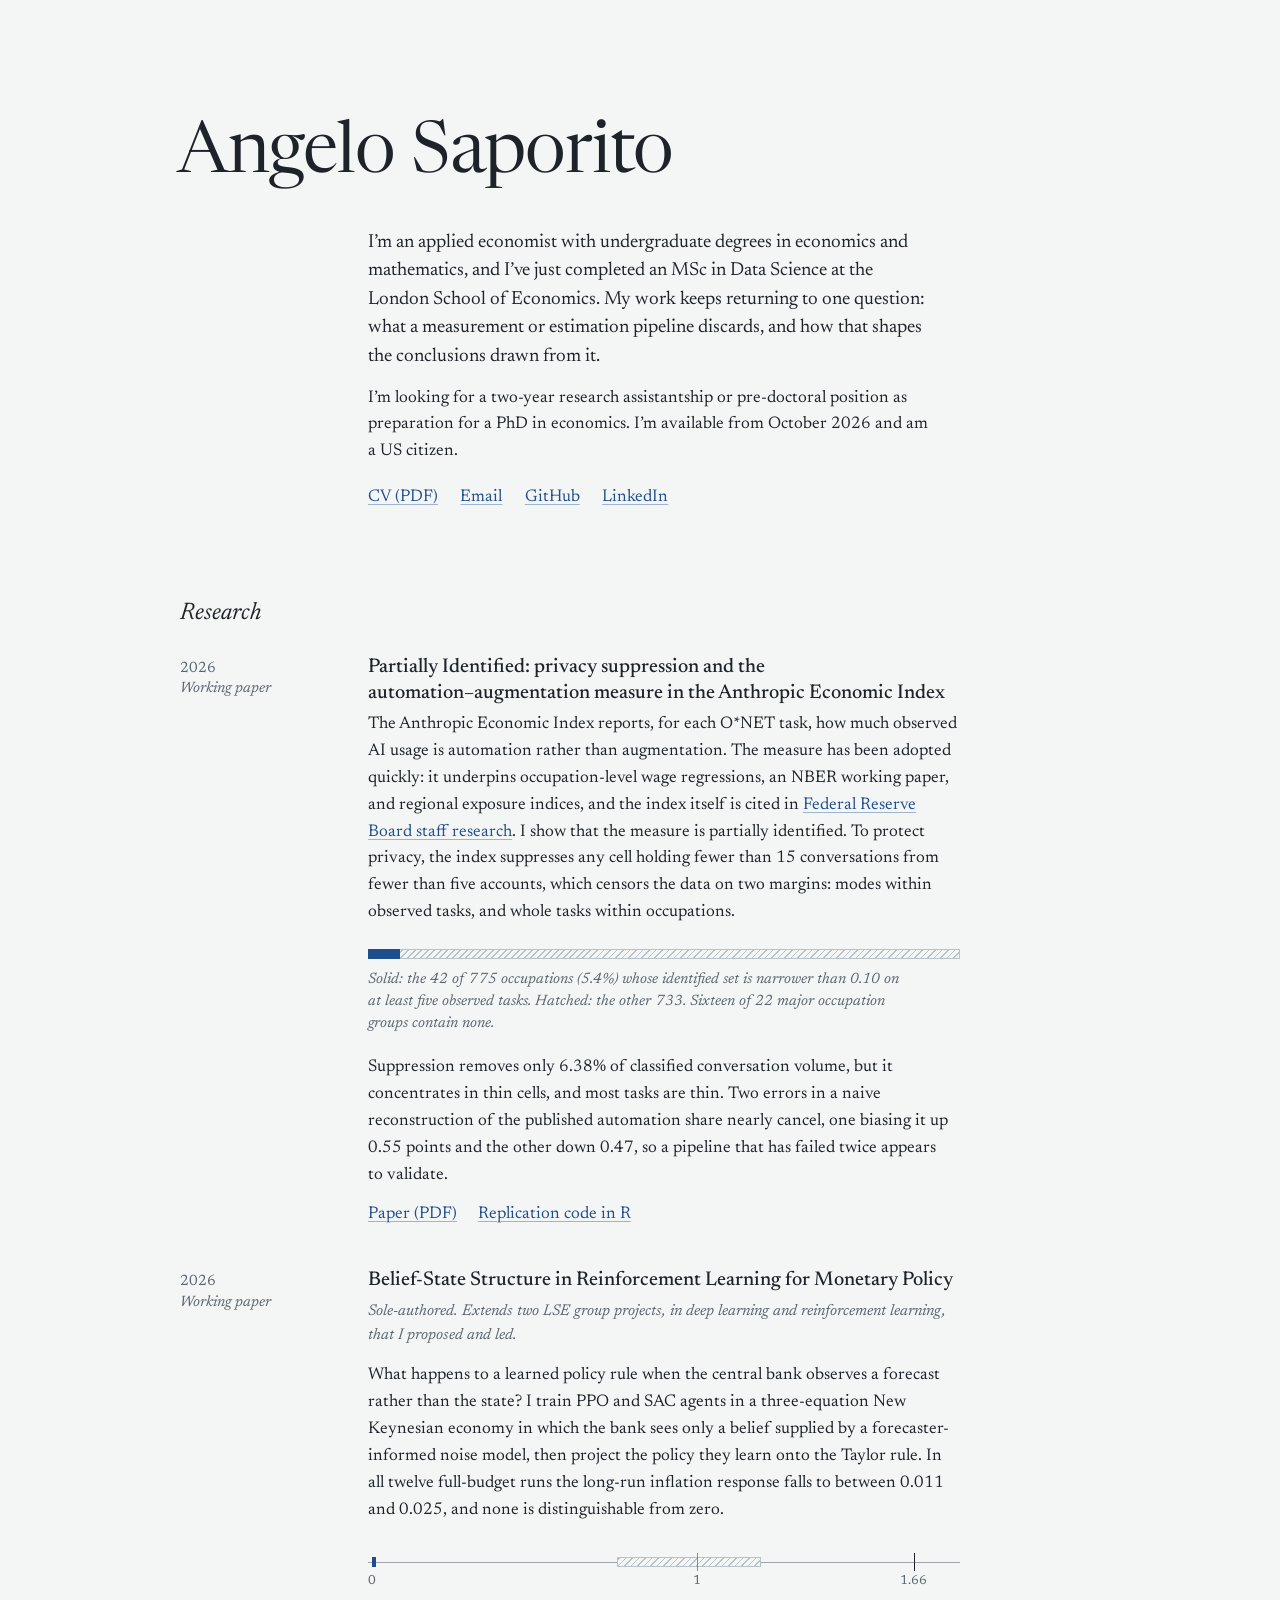
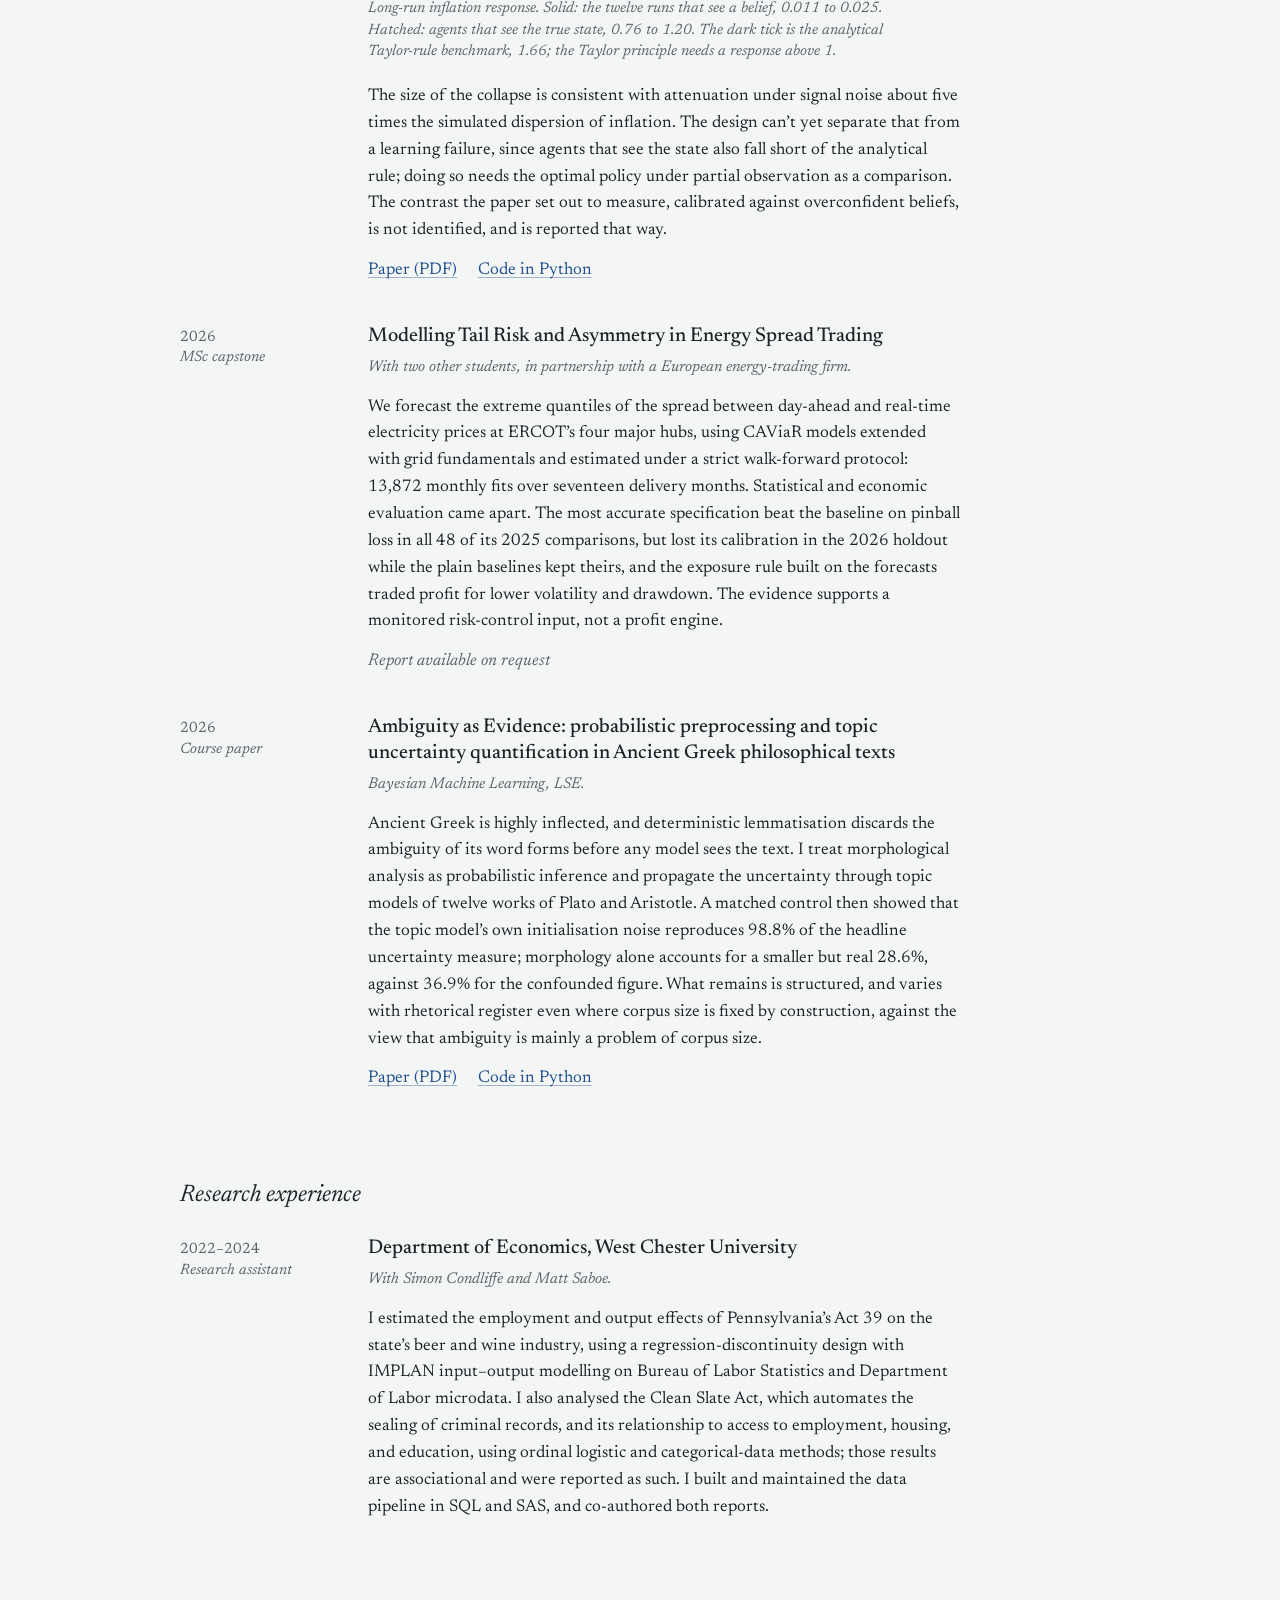
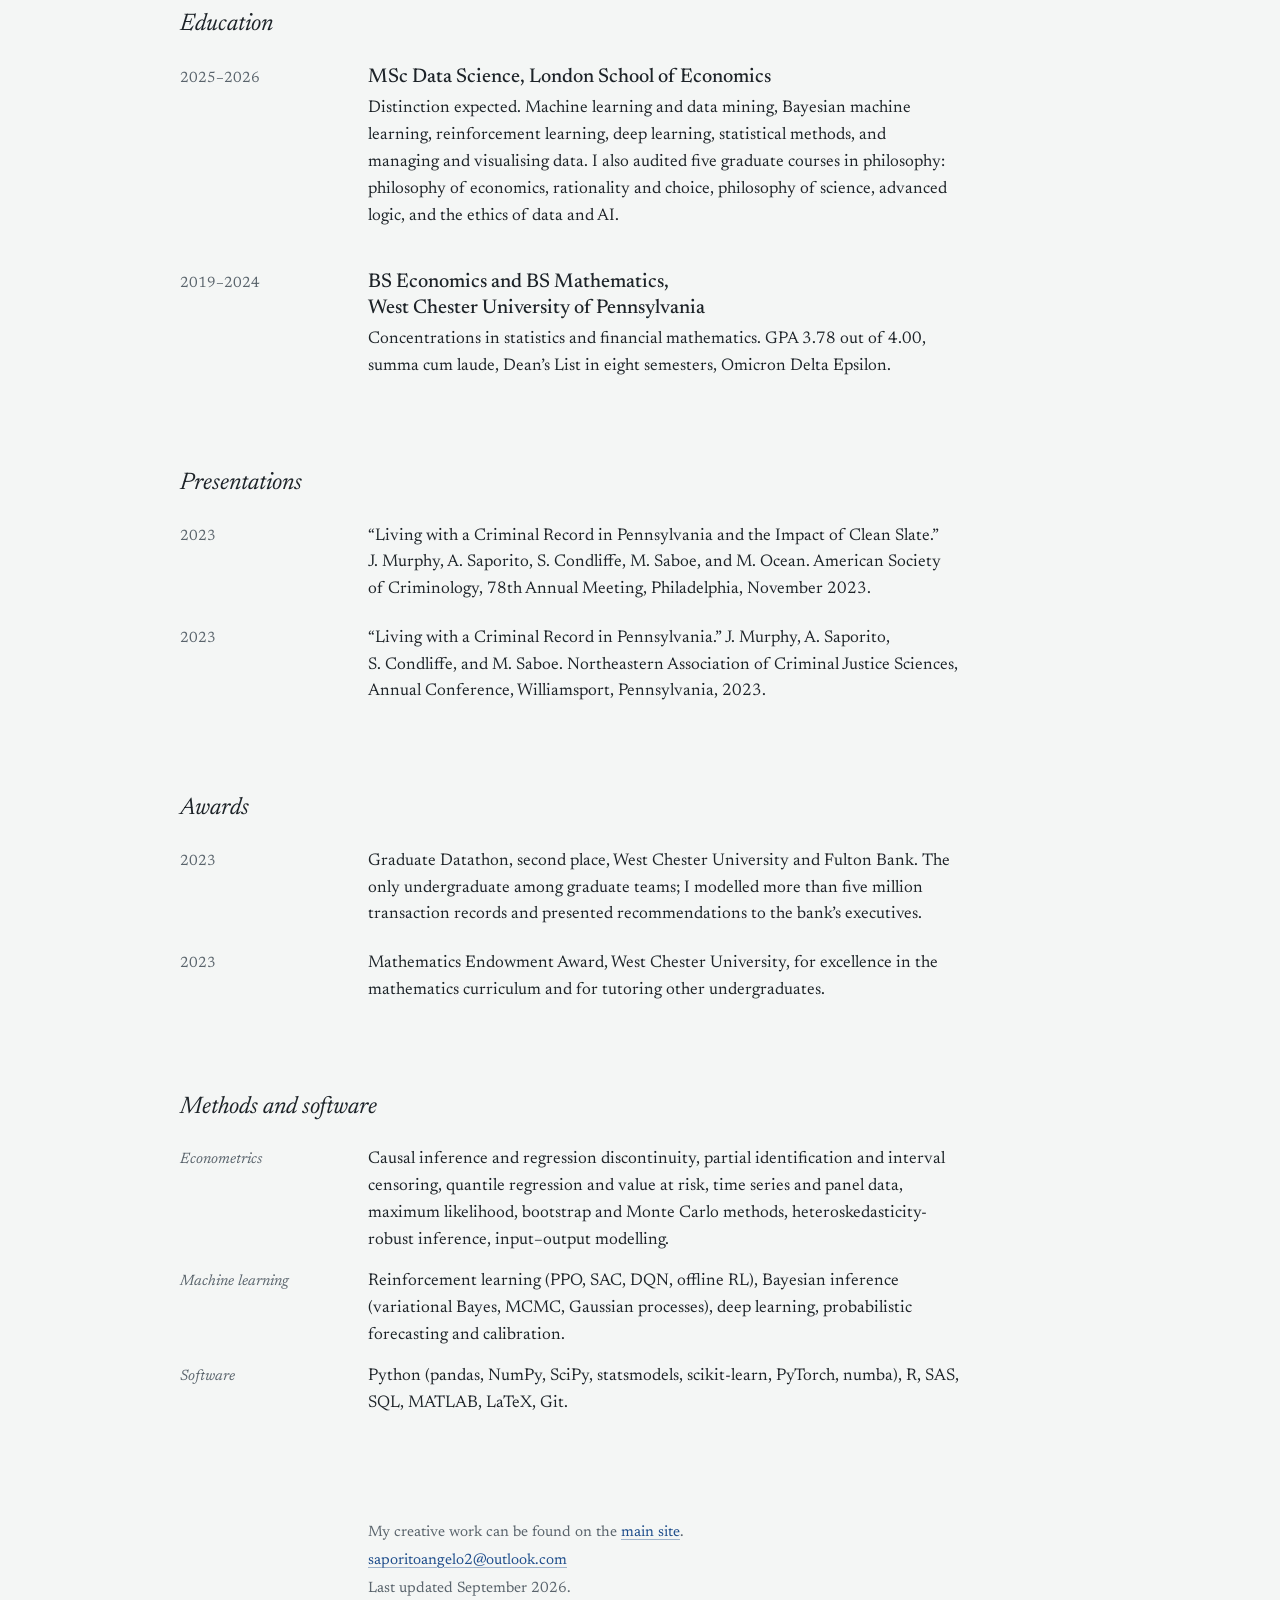
==== research/index.html @ 51051902 "First version of site" ====
<!doctype html>
<html lang="en-GB">
<head>
<meta charset="utf-8">
<meta name="viewport" content="width=device-width, initial-scale=1">
<meta name="color-scheme" content="light">
<meta name="theme-color" content="#F4F6F5">
<title>Angelo Saporito | Research</title>
<meta name="description" content="Applied economist with an MSc in Data Science from the LSE, working on what measurement and estimation pipelines discard. Papers, code, and CV.">
<link rel="canonical" href="https://angelo-saporito24.github.io/research/">
<meta property="og:type" content="profile">
<meta property="og:title" content="Angelo Saporito | Research">
<meta property="og:description" content="Applied economist with an MSc in Data Science from the LSE, working on what measurement and estimation pipelines discard.">
<meta property="og:url" content="https://angelo-saporito24.github.io/research/">
<link rel="icon" href="data:image/svg+xml,%3Csvg xmlns='http://www.w3.org/2000/svg' viewBox='0 0 32 32'%3E%3Crect width='32' height='32' rx='7' fill='%23F4F6F5'/%3E%3Crect x='5.5' y='12.5' width='21' height='7' fill='none' stroke='%239AA6AD' stroke-width='1.5'/%3E%3Crect x='5.5' y='12.5' width='6' height='7' fill='%231F4E8C'/%3E%3C/svg%3E">

<!-- Newsreader (SIL Open Font License), served from the site's shared fonts folder -->
<link rel="preload" href="../fonts/newsreader-normal.woff2" as="font" type="font/woff2" crossorigin>
<style id="fonts">
@font-face{font-family:"Newsreader";font-style:normal;font-weight:350 550;font-display:swap;src:url("../fonts/newsreader-normal.woff2") format("woff2");}
@font-face{font-family:"Newsreader";font-style:italic;font-weight:350 550;font-display:swap;src:url("../fonts/newsreader-italic.woff2") format("woff2");}
</style>

<style>
/* ------------------------------------------------------------------
   Tokens
   ------------------------------------------------------------------ */
:root {
  --paper: #F4F6F5;     /* cool paper */
  --ink: #1D2328;       /* text */
  --graphite: #5A646C;  /* dates, captions, secondary text */
  --hatch: #B8C2C8;     /* hatching: what the data can't pin down */
  --blue: #1F4E8C;      /* ink blue: links, and what the data does pin down */

  --spine: 9.5rem;      /* left column for dates and labels */
  --gap: 2.25rem;
  --measure: 37rem;     /* text column, about 70 characters */

  --hatching: repeating-linear-gradient(-45deg, var(--hatch) 0 1.2px, transparent 1.2px 4.6px);
}

*, *::before, *::after { box-sizing: border-box; }

html { -webkit-text-size-adjust: 100%; text-size-adjust: 100%; }

body {
  margin: 0;
  background: var(--paper);
  color: var(--ink);
  font-family: "Newsreader", "Iowan Old Style", "Palatino Linotype", Palatino, "Book Antiqua", Georgia, serif;
  font-size: 1.0625rem;
  line-height: 1.58;
  font-optical-sizing: auto;
  font-kerning: normal;
}

p { margin: 0; text-wrap: pretty; }
p + p { margin-top: 0.85em; }

a {
  color: var(--blue);
  text-decoration-line: underline;
  text-decoration-thickness: 1px;
  text-underline-offset: 0.2em;
  text-decoration-color: color-mix(in srgb, var(--blue) 40%, transparent);
  transition: text-decoration-color 120ms ease;
}
a:hover { text-decoration-color: currentColor; }
a:focus-visible {
  outline: 2px solid var(--blue);
  outline-offset: 3px;
  border-radius: 1px;
  text-decoration-color: currentColor;
}

::selection { background: color-mix(in srgb, var(--blue) 18%, transparent); }

.skip-link {
  position: absolute;
  left: 1rem;
  top: -4rem;
  padding: 0.5rem 0.8rem;
  background: var(--ink);
  color: var(--paper);
  text-decoration: none;
  z-index: 2;
}
.skip-link:focus { top: 1rem; }

/* ------------------------------------------------------------------
   Frame: a left spine for dates and labels, a text column for the rest
   ------------------------------------------------------------------ */
.page {
  max-width: calc(var(--spine) + var(--gap) + var(--measure));
  margin-left: clamp(1.25rem, calc((100vw - 48.75rem) * 0.36), 20rem);
  margin-right: 1.25rem;
  padding-top: clamp(3.5rem, 10vw, 7.5rem);
  padding-bottom: clamp(3rem, 7vw, 5rem);
}

.masthead,
.entry,
.terms > div,
.colophon {
  display: grid;
  grid-template-columns: var(--spine) minmax(0, 1fr);
  column-gap: var(--gap);
}

/* ------------------------------------------------------------------
   Masthead
   ------------------------------------------------------------------ */
.masthead > * { grid-column: 2; }
.masthead > h1 { grid-column: 1 / -1; }

h1 {
  margin: 0 0 clamp(1.5rem, 3.2vw, 2.4rem) -0.04em;
  font-size: clamp(2.6rem, 3.6vw + 1.6rem, 4.6rem);
  font-weight: 370;
  line-height: 0.98;
  letter-spacing: -0.015em;
  text-wrap: balance;
}

.masthead p { max-width: 35rem; }
.lead { font-size: 1.1875rem; line-height: 1.5; }

.links {
  display: flex;
  flex-wrap: wrap;
  gap: 0.3rem 1.4rem;
  margin: 1.15rem 0 0;
  padding: 0;
  list-style: none;
}

/* ------------------------------------------------------------------
   Sections and entries
   ------------------------------------------------------------------ */
.section { margin-top: clamp(3.75rem, 8vw, 5.5rem); }

.section > h2 {
  margin: 0 0 1.6rem -0.02em;
  font-size: 1.5rem;
  font-weight: 400;
  font-style: italic;
  line-height: 1.2;
}

.entry { align-items: baseline; }
.entry + .entry { margin-top: 2.4rem; }
.section.compact .entry + .entry { margin-top: 1.35rem; }

.entry-meta {
  color: var(--graphite);
  font-size: 0.9375rem;
  line-height: 1.35;
  font-variant-numeric: tabular-nums;
}
.entry-meta .year,
.entry-meta .kind { display: block; }
.entry-meta .kind { font-style: italic; }

.entry-title {
  margin: 0 0 0.4rem;
  font-size: 1.25rem;
  font-weight: 500;
  line-height: 1.3;
  text-wrap: balance;
}

.entry-note {
  margin-bottom: 0.7rem;
  color: var(--graphite);
  font-size: 0.96875rem;
  font-style: italic;
}

.entry-links {
  display: flex;
  flex-wrap: wrap;
  gap: 0.25rem 1.3rem;
  margin-top: 0.8rem;
}
.nowrap { white-space: nowrap; }
.entry-links .muted { color: var(--graphite); font-style: italic; }

/* ------------------------------------------------------------------
   Figures: solid is what the data pins down, hatched is what it doesn't
   ------------------------------------------------------------------ */
.figure { margin: 1.4rem 0 1.3rem; }

.bar {
  position: relative;
  height: 0.625rem;
  background-image: var(--hatching);
  box-shadow: inset 0 0 0 1px var(--hatch);
}
.bar .solid {
  position: absolute;
  inset: 0 auto 0 0;
  width: calc(var(--share) * 100%);
  background: var(--blue);
}

.scale { position: relative; height: 2.6rem; --mid: 0.95rem; }
.scale > span { position: absolute; }
.scale .track {
  left: 0;
  right: 0;
  top: var(--mid);
  height: 1px;
  background: color-mix(in srgb, var(--graphite) 55%, transparent);
}
.scale .band {
  top: calc(var(--mid) - 0.3125rem);
  height: 0.625rem;
  left: calc(var(--from) / var(--max) * 100%);
  width: calc((var(--to) - var(--from)) / var(--max) * 100%);
}
.scale .band.hatched {
  background-color: var(--paper);
  background-image: var(--hatching);
  box-shadow: inset 0 0 0 1px var(--hatch);
}
.scale .band.solid { background: var(--blue); min-width: 3px; }
.scale .tick {
  top: calc(var(--mid) - 0.55rem);
  height: 1.1rem;
  width: 1px;
  left: calc(var(--at) / var(--max) * 100%);
  background: var(--ink);
}
.scale .tick.faint { background: color-mix(in srgb, var(--graphite) 70%, transparent); }
.scale .label {
  top: calc(var(--mid) + 0.75rem);
  left: calc(var(--at) / var(--max) * 100%);
  transform: translateX(-50%);
  color: var(--graphite);
  font-size: 0.8125rem;
  line-height: 1;
  font-variant-numeric: tabular-nums;
}
.scale .label.start { transform: none; }

figcaption {
  max-width: 34rem;
  margin-top: 0.6rem;
  color: var(--graphite);
  font-size: 0.9375rem;
  font-style: italic;
  line-height: 1.45;
  text-wrap: pretty;
}

/* ------------------------------------------------------------------
   Methods list and colophon
   ------------------------------------------------------------------ */
.terms { margin: 0; }
.terms > div { align-items: baseline; }
.terms > div + div { margin-top: 0.9rem; }
.terms dt {
  color: var(--graphite);
  font-size: 0.9375rem;
  font-style: italic;
  line-height: 1.35;
}
.terms dd { margin: 0; }

.colophon {
  margin-top: clamp(4rem, 9vw, 6.5rem);
  color: var(--graphite);
  font-size: 0.9375rem;
  line-height: 1.5;
}
.colophon > div { grid-column: 2; }
.colophon p + p { margin-top: 0.35rem; }

/* ------------------------------------------------------------------
   Narrow screens: the spine folds into a line above each entry
   ------------------------------------------------------------------ */
@media (max-width: 46rem) {
  .page { margin-left: 1.25rem; }

  .masthead,
  .entry,
  .terms > div,
  .colophon { display: block; }

  .lead { font-size: 1.125rem; }

  .entry-meta {
    display: flex;
    flex-wrap: wrap;
    column-gap: 0.3em;
    margin-bottom: 0.3rem;
  }
  .entry-meta .kind { order: -1; }
  .entry-meta .kind::after { content: ","; }

  .terms dt { margin-bottom: 0.15rem; }
}

@media (prefers-reduced-motion: reduce) {
  a { transition: none; }
}

@media print {
  :root { --paper: #fff; --ink: #000; --graphite: #444; }
  @page { margin: 16mm 16mm 18mm; }
  body { font-size: 10.5pt; line-height: 1.45; }
  .page { margin: 0; padding: 0; max-width: none; }
  .skip-link { display: none; }
  .section { margin-top: 1.75rem; }
  a { color: inherit; text-decoration: none; }
  .links a[href^="http"]::after,
  .entry-links a[href^="http"]::after {
    content: " (" attr(href) ")";
    color: #444;
    font-size: 0.85em;
    word-break: break-all;
  }
  .section > h2, .entry-title { break-after: avoid; }
  .figure, .terms > div, .section.compact .entry { break-inside: avoid; }
  .bar, .scale span { -webkit-print-color-adjust: exact; print-color-adjust: exact; }
}
</style>
</head>

<body>
<a class="skip-link" href="#research">Skip to research</a>

<div class="page">

  <header class="masthead">
    <h1>Angelo Saporito</h1>
    <p class="lead">I’m an applied economist with undergraduate degrees in economics and mathematics, and I’ve just completed an MSc in Data Science at the London School of Economics. My work keeps returning to one question: what a measurement or estimation pipeline discards, and how that shapes the conclusions drawn from it.</p>
    <p>I’m looking for a two-year research assistantship or pre-doctoral position as preparation for a PhD in economics. I’m available from October 2026 and am a US citizen.</p>
    <ul class="links">
      <li><a href="saporito-cv.pdf">CV (PDF)</a></li>
      <li><a href="mailto:saporitoangelo2&#64;outlook&#46;com">Email</a></li>
      <li><a href="https://github.com/angelo-saporito24">GitHub</a></li>
      <li><a href="https://www.linkedin.com/in/angelo-saporito">LinkedIn</a></li>
    </ul>
  </header>

  <main>

    <section class="section" id="research" aria-labelledby="h-research">
      <h2 id="h-research">Research</h2>

      <article class="entry">
        <div class="entry-meta"><span class="year">2026</span> <span class="kind">Working paper</span></div>
        <div class="entry-body">
          <h3 class="entry-title">Partially Identified: privacy suppression and the <span class="nowrap">automation–augmentation</span> measure in the Anthropic Economic Index</h3>
          <p>The Anthropic Economic Index reports, for each O*NET task, how much observed AI usage is automation rather than augmentation. The measure has been adopted quickly: it underpins occupation-level wage regressions, an NBER working paper, and regional exposure indices, and the index itself is cited in <a href="https://www.federalreserve.gov/econres/notes/feds-notes/the-ai-buildout-and-the-economy-publicly-available-data-to-assess-ais-impact-20260717.html">Federal Reserve Board staff research</a>. I show that the measure is partially identified. To protect privacy, the index suppresses any cell holding fewer than 15 conversations from fewer than five accounts, which censors the data on two margins: modes within observed tasks, and whole tasks within occupations.</p>
          <figure class="figure">
            <div class="bar" aria-hidden="true"><span class="solid" style="--share: 0.0542"></span></div>
            <figcaption>Solid: the 42 of 775 occupations (5.4%) whose identified set is narrower than 0.10 on at least five observed tasks. Hatched: the other 733. Sixteen of 22 major occupation groups contain none.</figcaption>
          </figure>
          <p>Suppression removes only 6.38% of classified conversation volume, but it concentrates in thin cells, and most tasks are thin. Two errors in a naive reconstruction of the published automation share nearly cancel, one biasing it up 0.55 points and the other down 0.47, so a pipeline that has failed twice appears to validate.</p>
          <p class="entry-links">
            <a href="papers/partially-identified.pdf">Paper (PDF)</a>
            <a href="https://github.com/angelo-saporito24/Partially-Identified">Replication code in R</a>
          </p>
        </div>
      </article>

      <article class="entry">
        <div class="entry-meta"><span class="year">2026</span> <span class="kind">Working paper</span></div>
        <div class="entry-body">
          <h3 class="entry-title">Belief-State Structure in Reinforcement Learning for Monetary Policy</h3>
          <p class="entry-note">Sole-authored. Extends two LSE group projects, in deep learning and reinforcement learning, that I proposed and led.</p>
          <p>What happens to a learned policy rule when the central bank observes a forecast rather than the state? I train PPO and SAC agents in a three-equation New Keynesian economy in which the bank sees only a belief supplied by a forecaster-informed noise model, then project the policy they learn onto the Taylor rule. In all twelve full-budget runs the long-run inflation response falls to between 0.011 and 0.025, and none is distinguishable from zero.</p>
          <figure class="figure">
            <div class="scale" aria-hidden="true" style="--max: 1.8">
              <span class="track"></span>
              <span class="band hatched" style="--from: 0.756; --to: 1.196"></span>
              <span class="band solid" style="--from: 0.011; --to: 0.025"></span>
              <span class="tick faint" style="--at: 1"></span>
              <span class="tick" style="--at: 1.66"></span>
              <span class="label start" style="--at: 0">0</span>
              <span class="label" style="--at: 1">1</span>
              <span class="label" style="--at: 1.66">1.66</span>
            </div>
            <figcaption>Long-run inflation response. Solid: the twelve runs that see a belief, 0.011 to 0.025. Hatched: agents that see the true state, 0.76 to 1.20. The dark tick is the analytical Taylor-rule benchmark, 1.66; the Taylor principle needs a response above 1.</figcaption>
          </figure>
          <p>The size of the collapse is consistent with attenuation under signal noise about five times the simulated dispersion of inflation. The design can’t yet separate that from a learning failure, since agents that see the state also fall short of the analytical rule; doing so needs the optimal policy under partial observation as a comparison. The contrast the paper set out to measure, calibrated against overconfident beliefs, is not identified, and is reported that way.</p>
          <p class="entry-links">
            <a href="papers/belief-state-rl-monetary-policy.pdf">Paper (PDF)</a>
            <a href="https://github.com/angelo-saporito24/Macro-forecasting">Code in Python</a>
          </p>
        </div>
      </article>

      <article class="entry">
        <div class="entry-meta"><span class="year">2026</span> <span class="kind">MSc capstone</span></div>
        <div class="entry-body">
          <h3 class="entry-title">Modelling Tail Risk and Asymmetry in Energy Spread Trading</h3>
          <p class="entry-note">With two other students, in partnership with a European energy-trading firm.</p>
          <p>We forecast the extreme quantiles of the spread between day-ahead and real-time electricity prices at ERCOT’s four major hubs, using CAViaR models extended with grid fundamentals and estimated under a strict walk-forward protocol: 13,872 monthly fits over seventeen delivery months. Statistical and economic evaluation came apart. The most accurate specification beat the baseline on pinball loss in all 48 of its 2025 comparisons, but lost its calibration in the 2026 holdout while the plain baselines kept theirs, and the exposure rule built on the forecasts traded profit for lower volatility and drawdown. The evidence supports a monitored risk-control input, not a profit engine.</p>
          <p class="entry-links"><span class="muted">Report available on request</span></p>
        </div>
      </article>

      <article class="entry">
        <div class="entry-meta"><span class="year">2026</span> <span class="kind">Course paper</span></div>
        <div class="entry-body">
          <h3 class="entry-title">Ambiguity as Evidence: probabilistic preprocessing and topic uncertainty quantification in Ancient Greek philosophical texts</h3>
          <p class="entry-note">Bayesian Machine Learning, LSE.</p>
          <p>Ancient Greek is highly inflected, and deterministic lemmatisation discards the ambiguity of its word forms before any model sees the text. I treat morphological analysis as probabilistic inference and propagate the uncertainty through topic models of twelve works of Plato and Aristotle. A matched control then showed that the topic model’s own initialisation noise reproduces 98.8% of the headline uncertainty measure; morphology alone accounts for a smaller but real 28.6%, against 36.9% for the confounded figure. What remains is structured, and varies with rhetorical register even where corpus size is fixed by construction, against the view that ambiguity is mainly a problem of corpus size.</p>
          <p class="entry-links">
            <a href="papers/ambiguity-as-evidence.pdf">Paper (PDF)</a>
            <a href="https://github.com/angelo-saporito24/ST451_project">Code in Python</a>
          </p>
        </div>
      </article>
    </section>

    <section class="section" aria-labelledby="h-experience">
      <h2 id="h-experience">Research experience</h2>

      <article class="entry">
        <div class="entry-meta"><span class="year">2022–2024</span> <span class="kind">Research assistant</span></div>
        <div class="entry-body">
          <h3 class="entry-title">Department of Economics, West Chester University</h3>
          <p class="entry-note">With Simon Condliffe and Matt Saboe.</p>
          <p>I estimated the employment and output effects of Pennsylvania’s Act 39 on the state’s beer and wine industry, using a regression-discontinuity design with IMPLAN input–output modelling on Bureau of Labor Statistics and Department of Labor microdata. I also analysed the Clean Slate Act, which automates the sealing of criminal records, and its relationship to access to employment, housing, and education, using ordinal logistic and categorical-data methods; those results are associational and were reported as such. I built and maintained the data pipeline in SQL and SAS, and co-authored both reports.</p>
        </div>
      </article>
    </section>

    <section class="section" aria-labelledby="h-education">
      <h2 id="h-education">Education</h2>

      <article class="entry">
        <div class="entry-meta"><span class="year">2025–2026</span></div>
        <div class="entry-body">
          <h3 class="entry-title">MSc Data Science, London School of Economics</h3>
          <p>Distinction expected. Machine learning and data mining, Bayesian machine learning, reinforcement learning, deep learning, statistical methods, and managing and visualising data. I also audited five graduate courses in philosophy: philosophy of economics, rationality and choice, philosophy of science, advanced logic, and the ethics of data and AI.</p>
        </div>
      </article>

      <article class="entry">
        <div class="entry-meta"><span class="year">2019–2024</span></div>
        <div class="entry-body">
          <h3 class="entry-title">BS Economics and BS Mathematics, West Chester University of Pennsylvania</h3>
          <p>Concentrations in statistics and financial mathematics. GPA 3.78 out of 4.00, summa cum laude, Dean’s List in eight semesters, Omicron Delta Epsilon.</p>
        </div>
      </article>
    </section>

    <section class="section compact" aria-labelledby="h-presentations">
      <h2 id="h-presentations">Presentations</h2>

      <article class="entry">
        <div class="entry-meta"><span class="year">2023</span></div>
        <div class="entry-body">
          <p>“Living with a Criminal Record in Pennsylvania and the Impact of Clean Slate.” J.&nbsp;Murphy, A.&nbsp;Saporito, S.&nbsp;Condliffe, M.&nbsp;Saboe, and M.&nbsp;Ocean. American Society of Criminology, 78th Annual Meeting, Philadelphia, November 2023.</p>
        </div>
      </article>

      <article class="entry">
        <div class="entry-meta"><span class="year">2023</span></div>
        <div class="entry-body">
          <p>“Living with a Criminal Record in Pennsylvania.” J.&nbsp;Murphy, A.&nbsp;Saporito, S.&nbsp;Condliffe, and M.&nbsp;Saboe. Northeastern Association of Criminal Justice Sciences, Annual Conference, Williamsport, Pennsylvania, 2023.</p>
        </div>
      </article>
    </section>

    <section class="section compact" aria-labelledby="h-awards">
      <h2 id="h-awards">Awards</h2>

      <article class="entry">
        <div class="entry-meta"><span class="year">2023</span></div>
        <div class="entry-body">
          <p>Graduate Datathon, second place, West Chester University and Fulton Bank. The only undergraduate among graduate teams; I modelled more than five million transaction records and presented recommendations to the bank’s executives.</p>
        </div>
      </article>

      <article class="entry">
        <div class="entry-meta"><span class="year">2023</span></div>
        <div class="entry-body">
          <p>Mathematics Endowment Award, West Chester University, for excellence in the mathematics curriculum and for tutoring other undergraduates.</p>
        </div>
      </article>
    </section>

    <section class="section" aria-labelledby="h-methods">
      <h2 id="h-methods">Methods and software</h2>

      <dl class="terms">
        <div>
          <dt>Econometrics</dt>
          <dd>Causal inference and regression discontinuity, partial identification and interval censoring, quantile regression and value at risk, time series and panel data, maximum likelihood, bootstrap and Monte Carlo methods, heteroskedasticity-robust inference, input–output modelling.</dd>
        </div>
        <div>
          <dt>Machine learning</dt>
          <dd>Reinforcement learning (PPO, SAC, DQN, offline RL), Bayesian inference (variational Bayes, MCMC, Gaussian processes), deep learning, probabilistic forecasting and calibration.</dd>
        </div>
        <div>
          <dt>Software</dt>
          <dd>Python (pandas, NumPy, SciPy, statsmodels, scikit-learn, PyTorch, numba), R, SAS, SQL, MATLAB, LaTeX, Git.</dd>
        </div>
      </dl>
    </section>

  </main>

  <footer class="colophon">
    <div>
      <p>My creative work can be found on the <a href="../">main site</a>.</p>
      <p><a href="mailto:saporitoangelo2&#64;outlook&#46;com">saporitoangelo2&#64;outlook&#46;com</a></p>
      <p>Last updated September 2026.</p>
    </div>
  </footer>

</div>
</body>
</html>
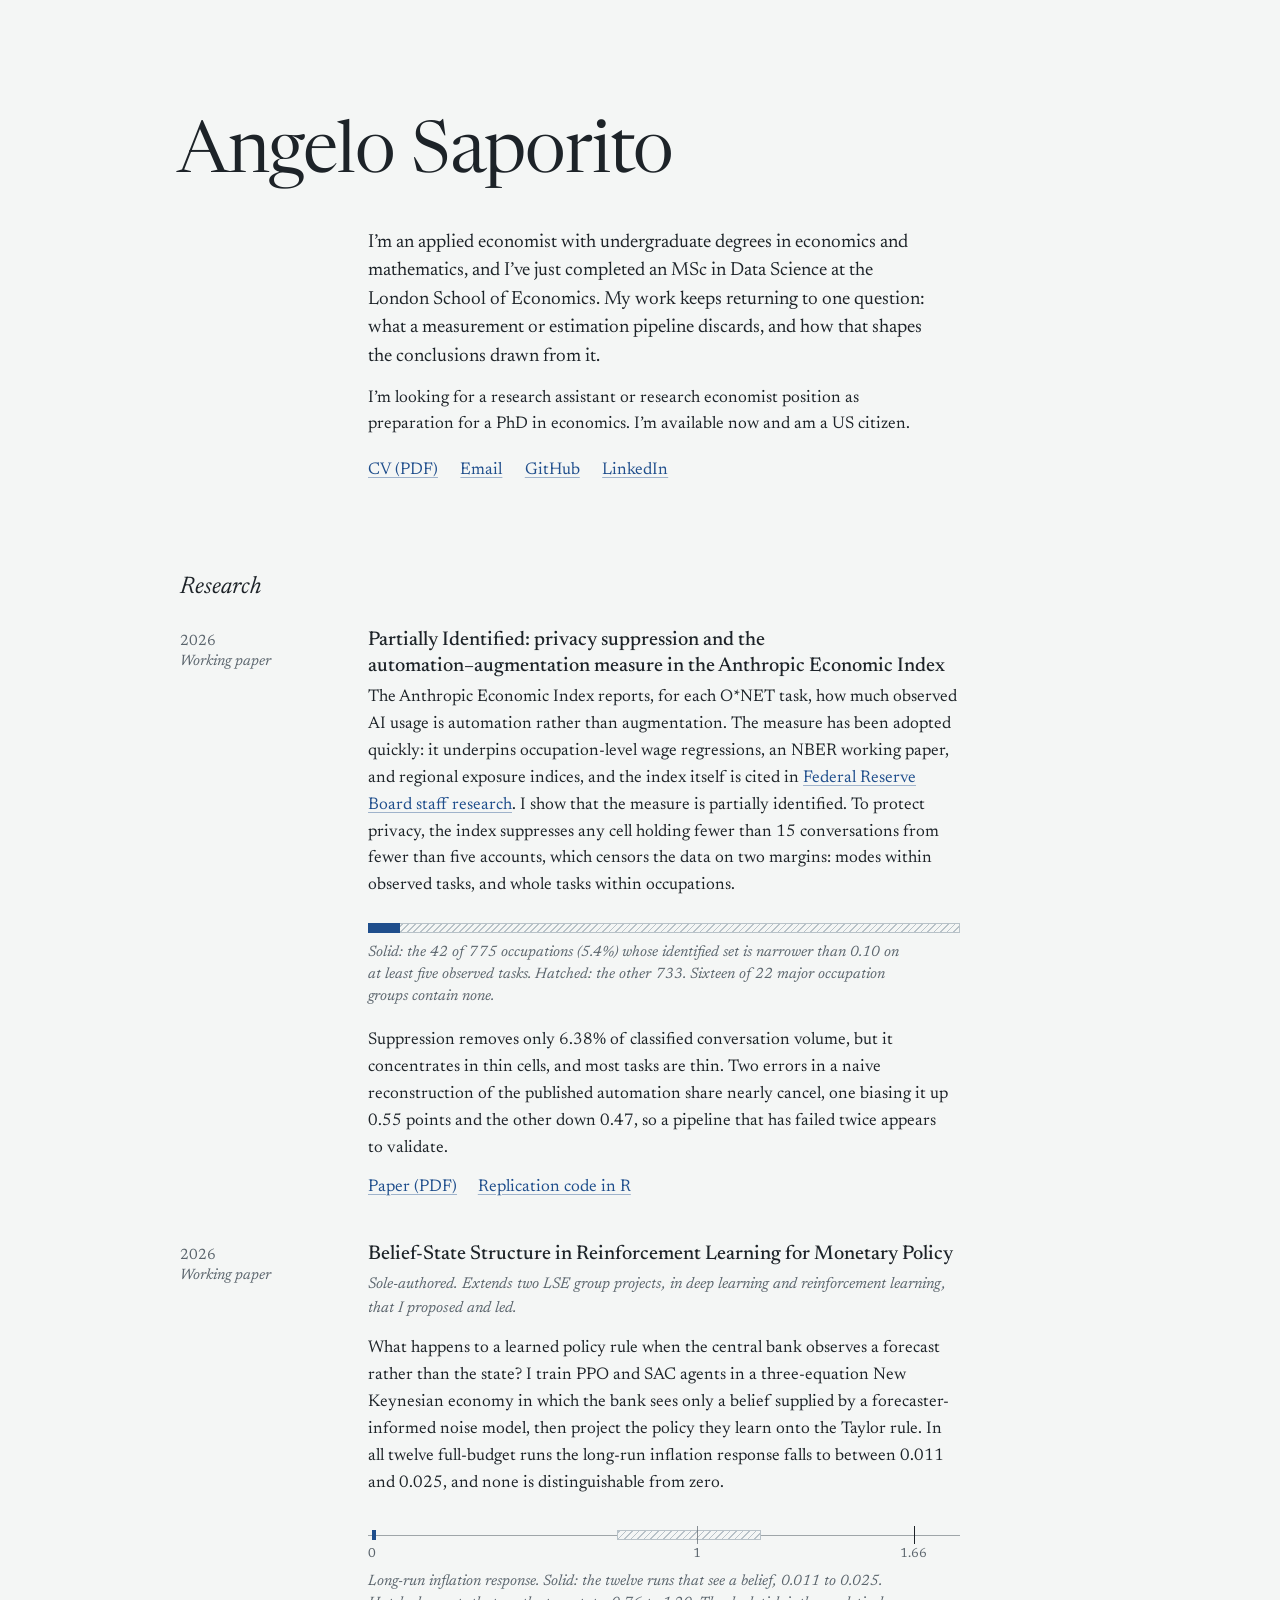
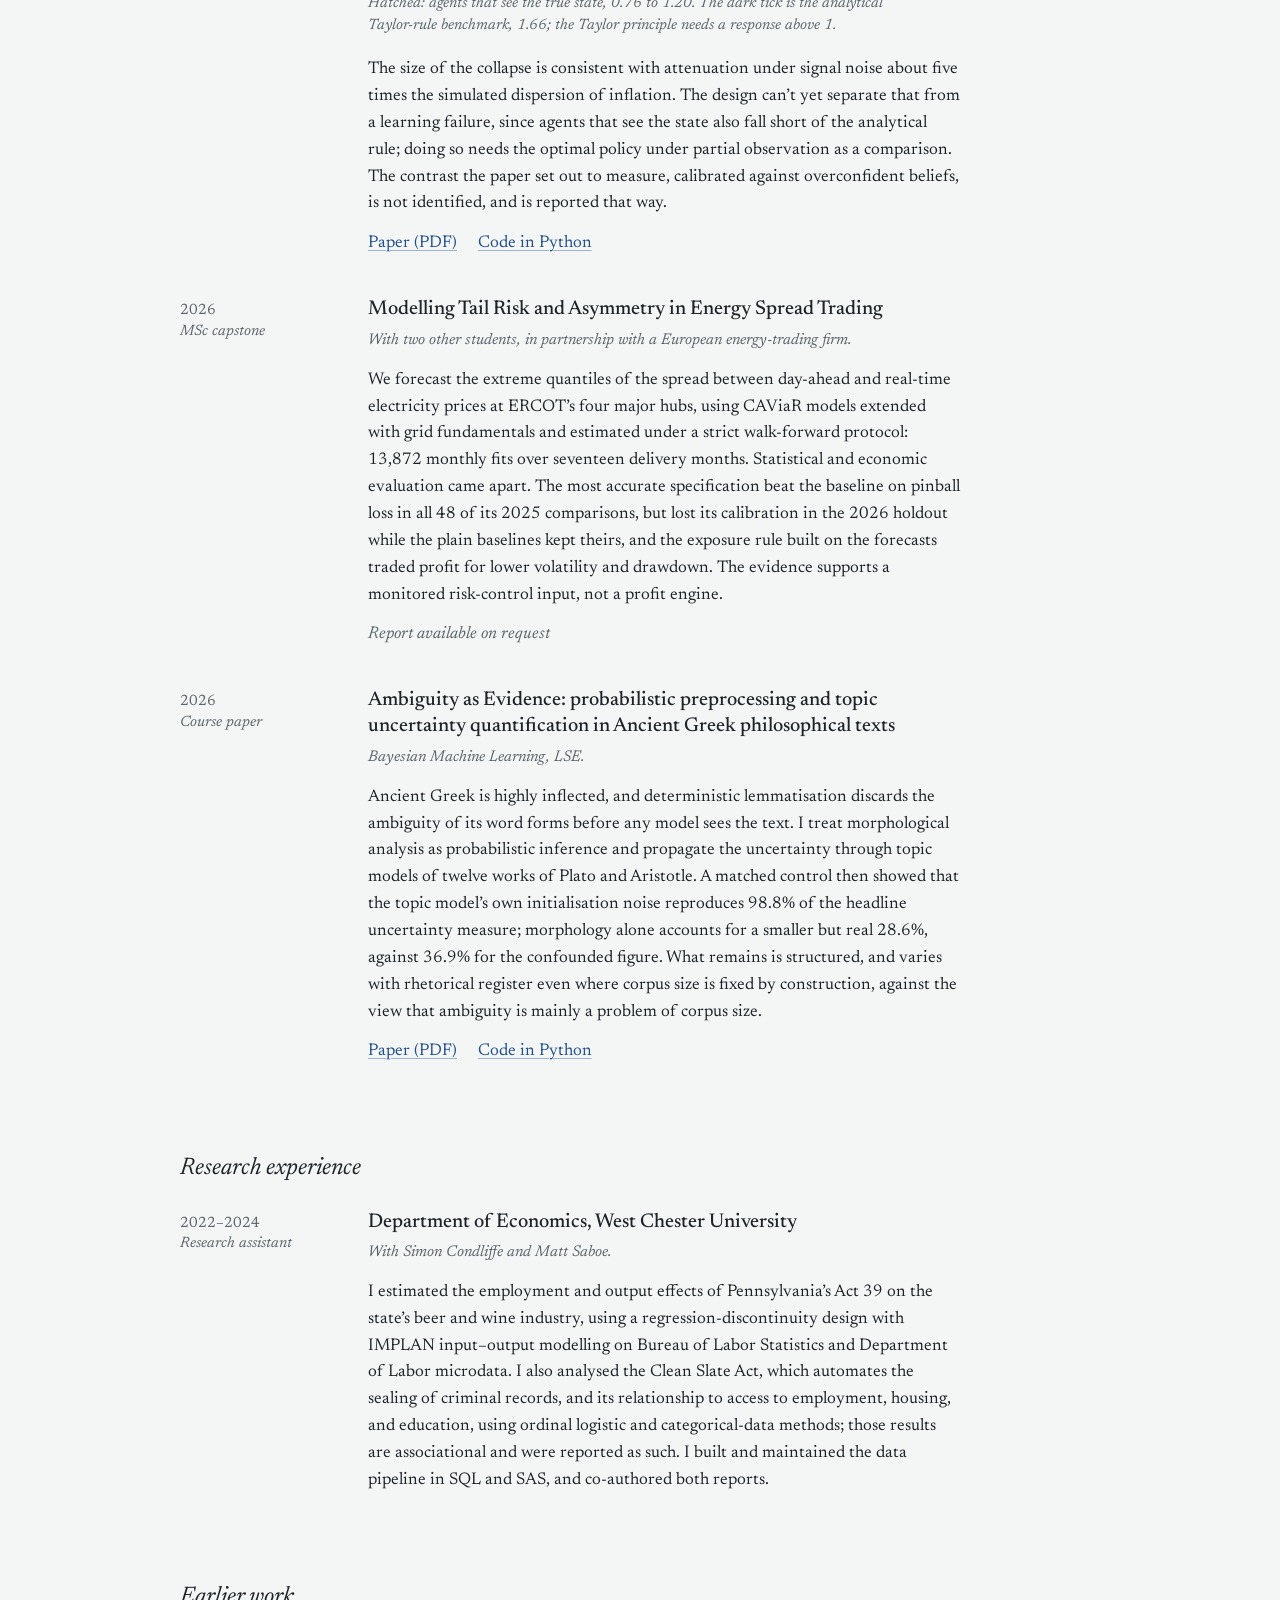
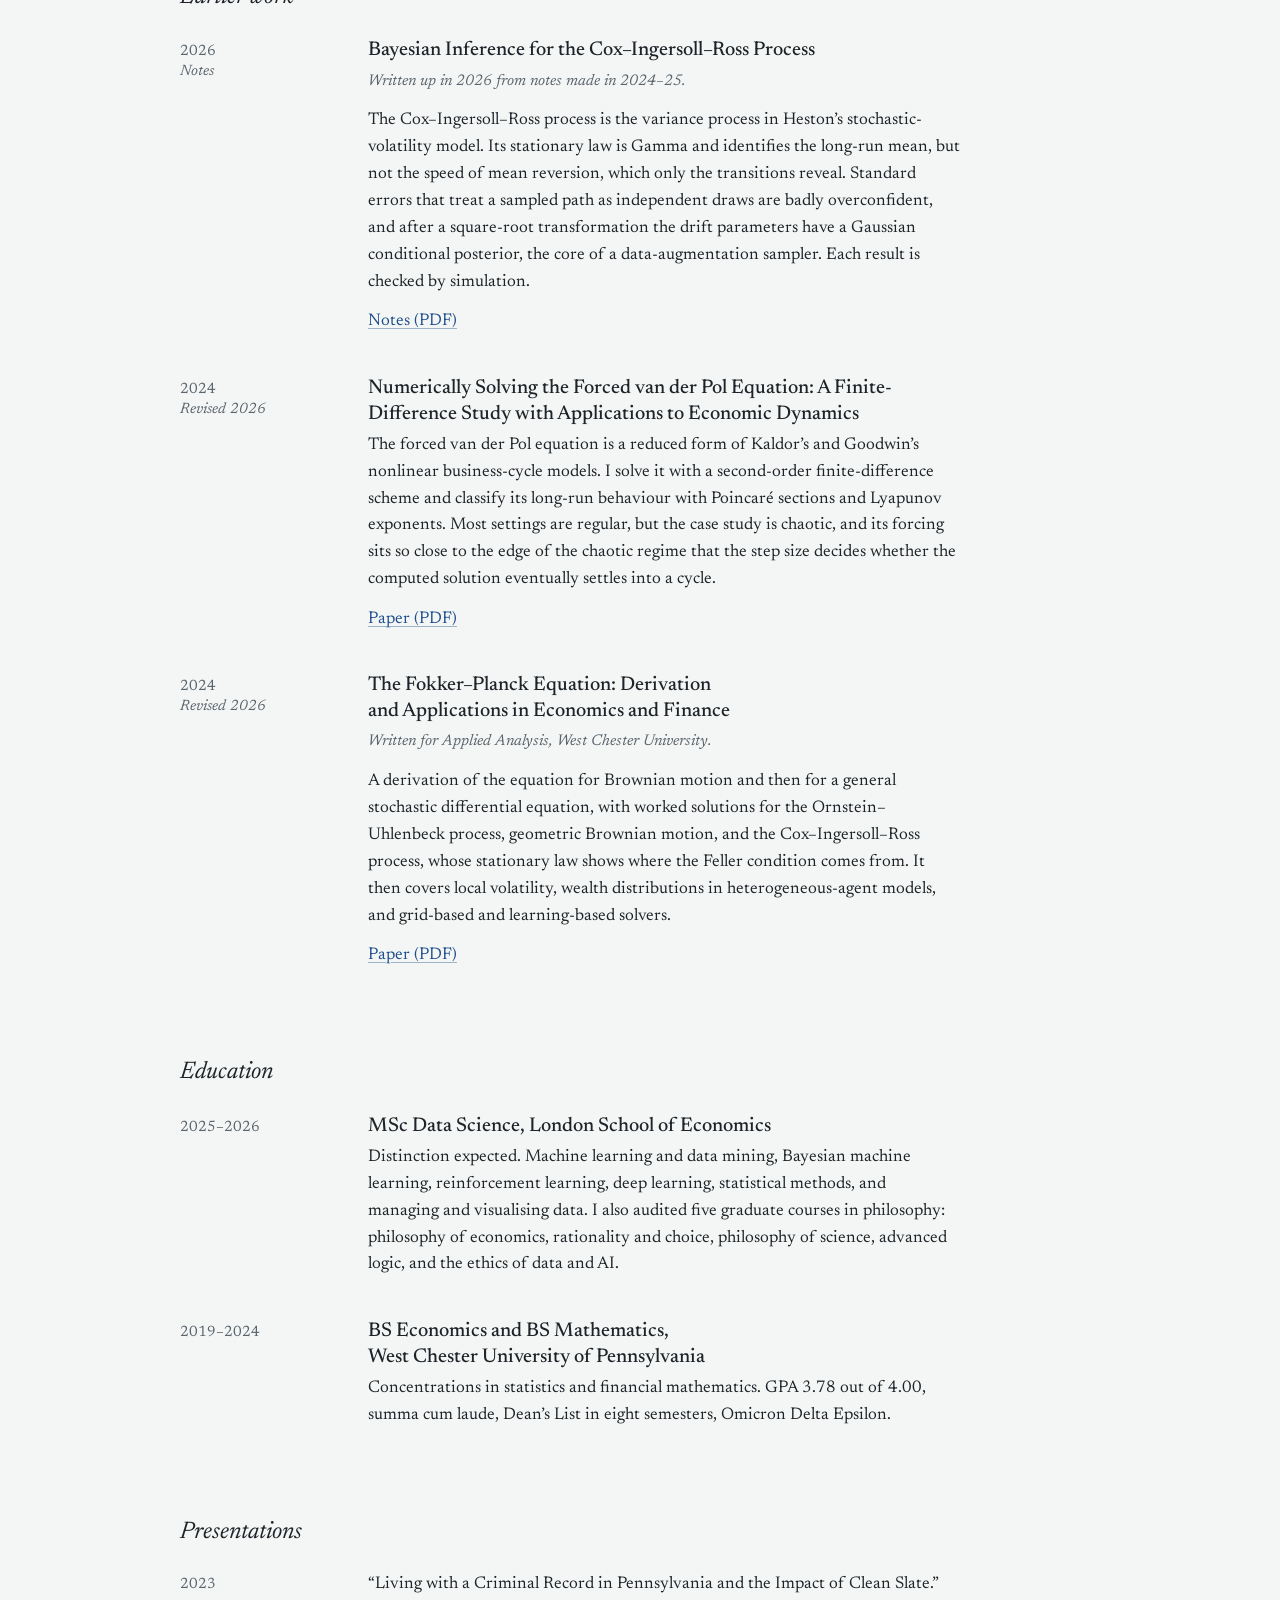
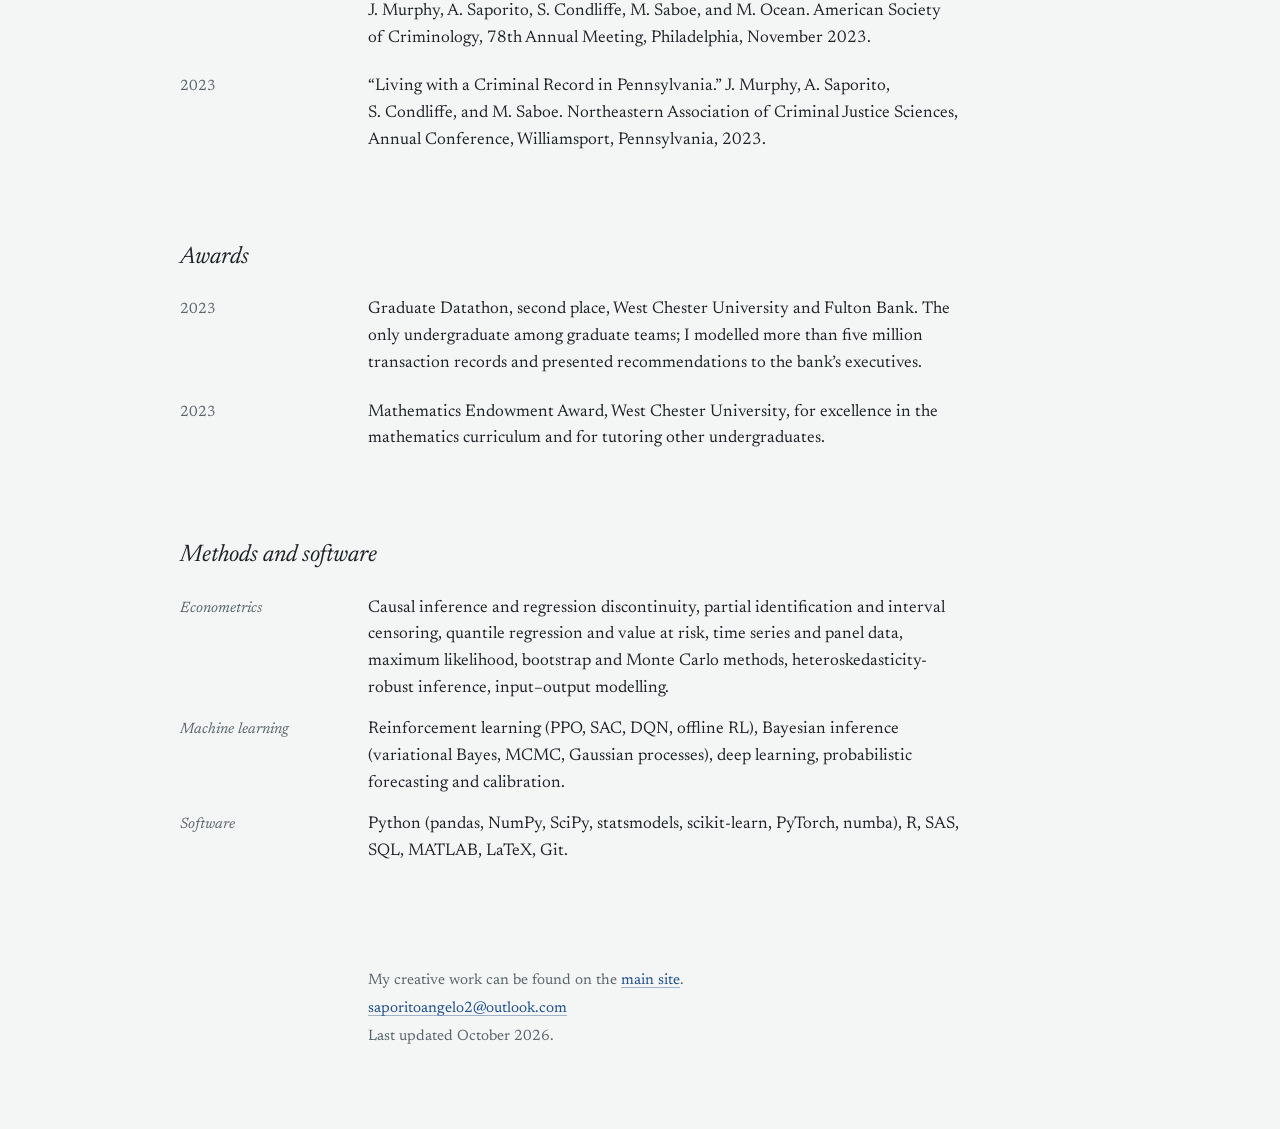
==== commit 138eb253: "Add files via upload" ====
--- a/research/index.html
+++ b/research/index.html
@@ -335,7 +335,7 @@
   <header class="masthead">
     <h1>Angelo Saporito</h1>
     <p class="lead">I’m an applied economist with undergraduate degrees in economics and mathematics, and I’ve just completed an MSc in Data Science at the London School of Economics. My work keeps returning to one question: what a measurement or estimation pipeline discards, and how that shapes the conclusions drawn from it.</p>
-    <p>I’m looking for a two-year research assistantship or pre-doctoral position as preparation for a PhD in economics. I’m available from October 2026 and am a US citizen.</p>
+    <p>I’m looking for a research assistant or research economist position as preparation for a PhD in economics. I’m available now and am a US citizen.</p>
     <ul class="links">
       <li><a href="saporito-cv.pdf">CV (PDF)</a></li>
       <li><a href="mailto:saporitoangelo2&#64;outlook&#46;com">Email</a></li>
@@ -430,6 +430,39 @@
       </article>
     </section>
 
+    <section class="section" aria-labelledby="h-earlier">
+      <h2 id="h-earlier">Earlier work</h2>
+
+      <article class="entry">
+        <div class="entry-meta"><span class="year">2026</span> <span class="kind">Notes</span></div>
+        <div class="entry-body">
+          <h3 class="entry-title">Bayesian Inference for the Cox–Ingersoll–Ross Process</h3>
+          <p class="entry-note">Written up in 2026 from notes made in 2024–25.</p>
+          <p>The Cox–Ingersoll–Ross process is the variance process in Heston’s stochastic-volatility model. Its stationary law is Gamma and identifies the long-run mean, but not the speed of mean reversion, which only the transitions reveal. Standard errors that treat a sampled path as independent draws are badly overconfident, and after a square-root transformation the drift parameters have a Gaussian conditional posterior, the core of a data-augmentation sampler. Each result is checked by simulation.</p>
+          <p class="entry-links"><a href="papers/cir-bayesian-inference.pdf">Notes (PDF)</a></p>
+        </div>
+      </article>
+
+      <article class="entry">
+        <div class="entry-meta"><span class="year">2024</span> <span class="kind">Revised 2026</span></div>
+        <div class="entry-body">
+          <h3 class="entry-title">Numerically Solving the Forced van der Pol Equation: A Finite-Difference Study with Applications to Economic Dynamics</h3>
+          <p>The forced van der Pol equation is a reduced form of Kaldor’s and Goodwin’s nonlinear business-cycle models. I solve it with a second-order finite-difference scheme and classify its long-run behaviour with Poincaré sections and Lyapunov exponents. Most settings are regular, but the case study is chaotic, and its forcing sits so close to the edge of the chaotic regime that the step size decides whether the computed solution eventually settles into a cycle.</p>
+          <p class="entry-links"><a href="papers/forced-van-der-pol.pdf">Paper (PDF)</a></p>
+        </div>
+      </article>
+
+      <article class="entry">
+        <div class="entry-meta"><span class="year">2024</span> <span class="kind">Revised 2026</span></div>
+        <div class="entry-body">
+          <h3 class="entry-title">The Fokker–Planck Equation: Derivation and Applications in Economics and Finance</h3>
+          <p class="entry-note">Written for Applied Analysis, West Chester University.</p>
+          <p>A derivation of the equation for Brownian motion and then for a general stochastic differential equation, with worked solutions for the Ornstein–Uhlenbeck process, geometric Brownian motion, and the Cox–Ingersoll–Ross process, whose stationary law shows where the Feller condition comes from. It then covers local volatility, wealth distributions in heterogeneous-agent models, and grid-based and learning-based solvers.</p>
+          <p class="entry-links"><a href="papers/fokker-planck-equation.pdf">Paper (PDF)</a></p>
+        </div>
+      </article>
+    </section>
+
     <section class="section" aria-labelledby="h-education">
       <h2 id="h-education">Education</h2>
 
@@ -511,7 +544,7 @@
     <div>
       <p>My creative work can be found on the <a href="../">main site</a>.</p>
       <p><a href="mailto:saporitoangelo2&#64;outlook&#46;com">saporitoangelo2&#64;outlook&#46;com</a></p>
-      <p>Last updated September 2026.</p>
+      <p>Last updated October 2026.</p>
     </div>
   </footer>
 
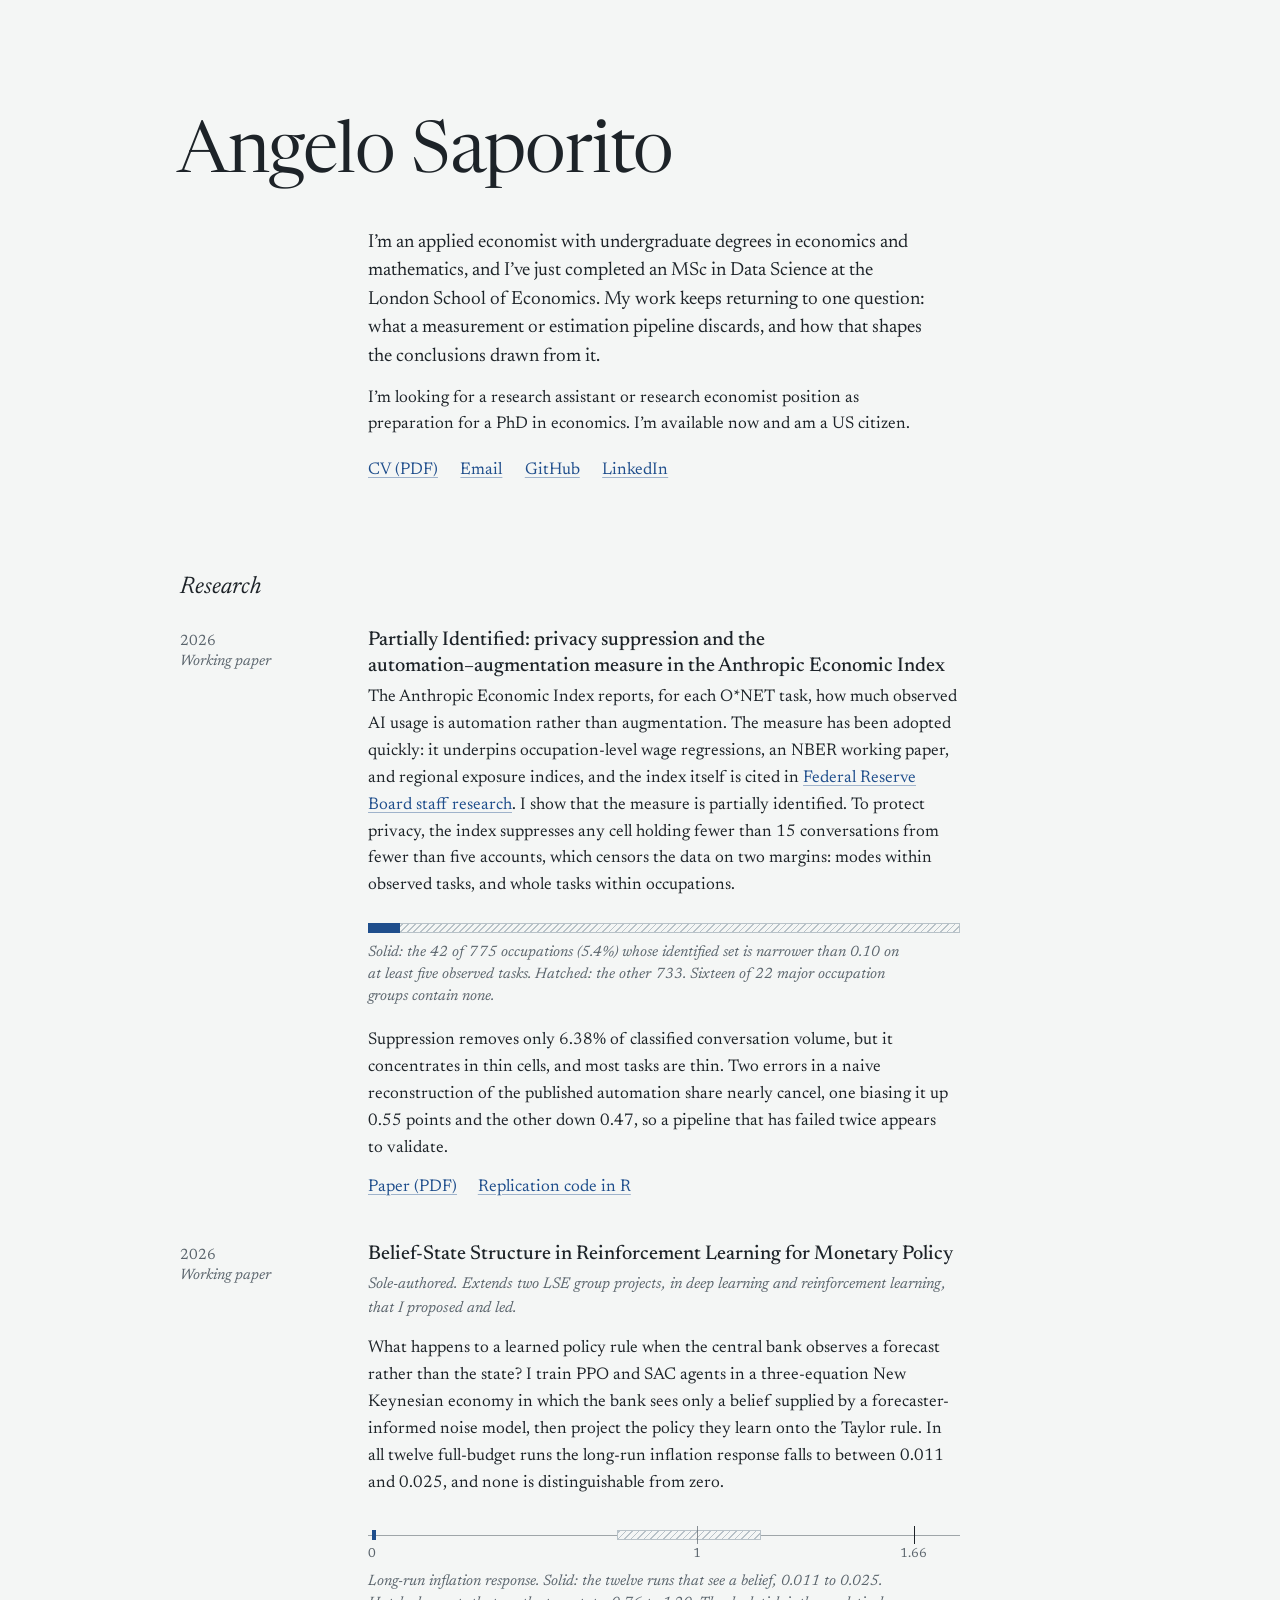
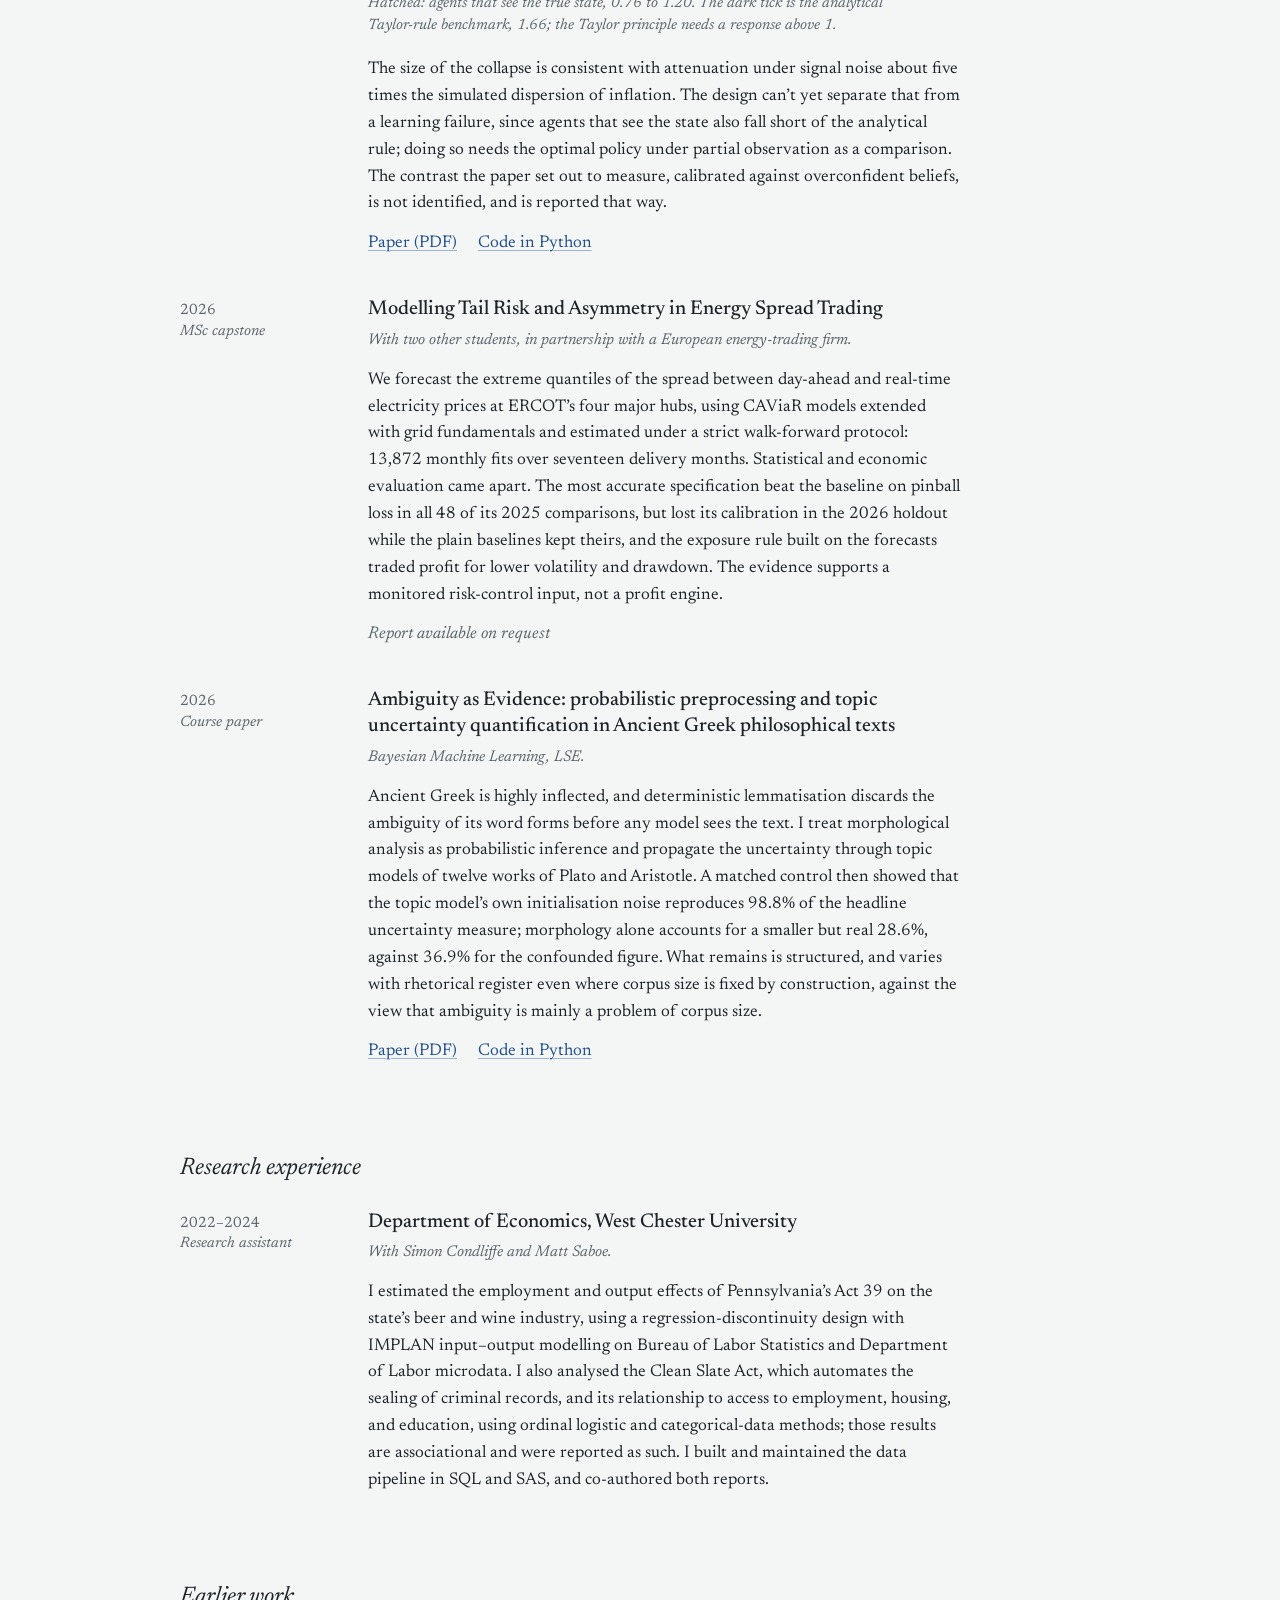
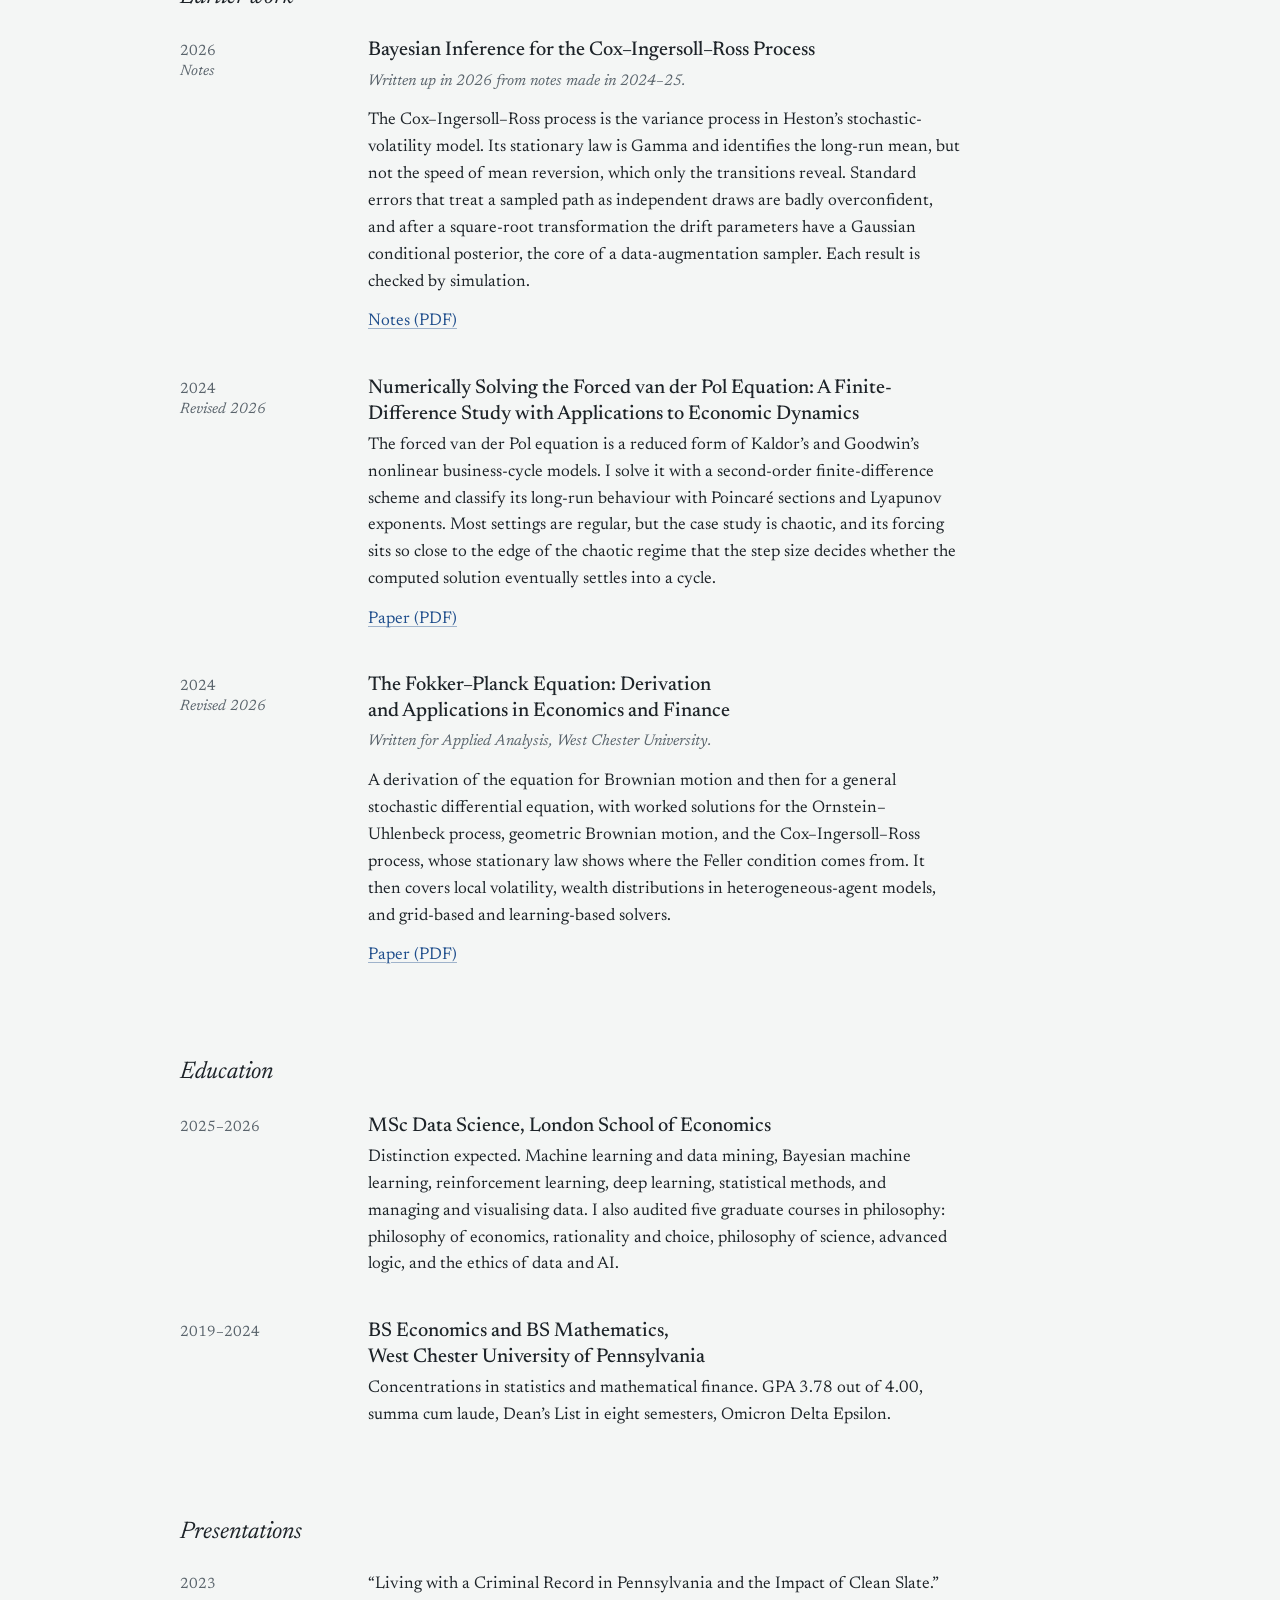
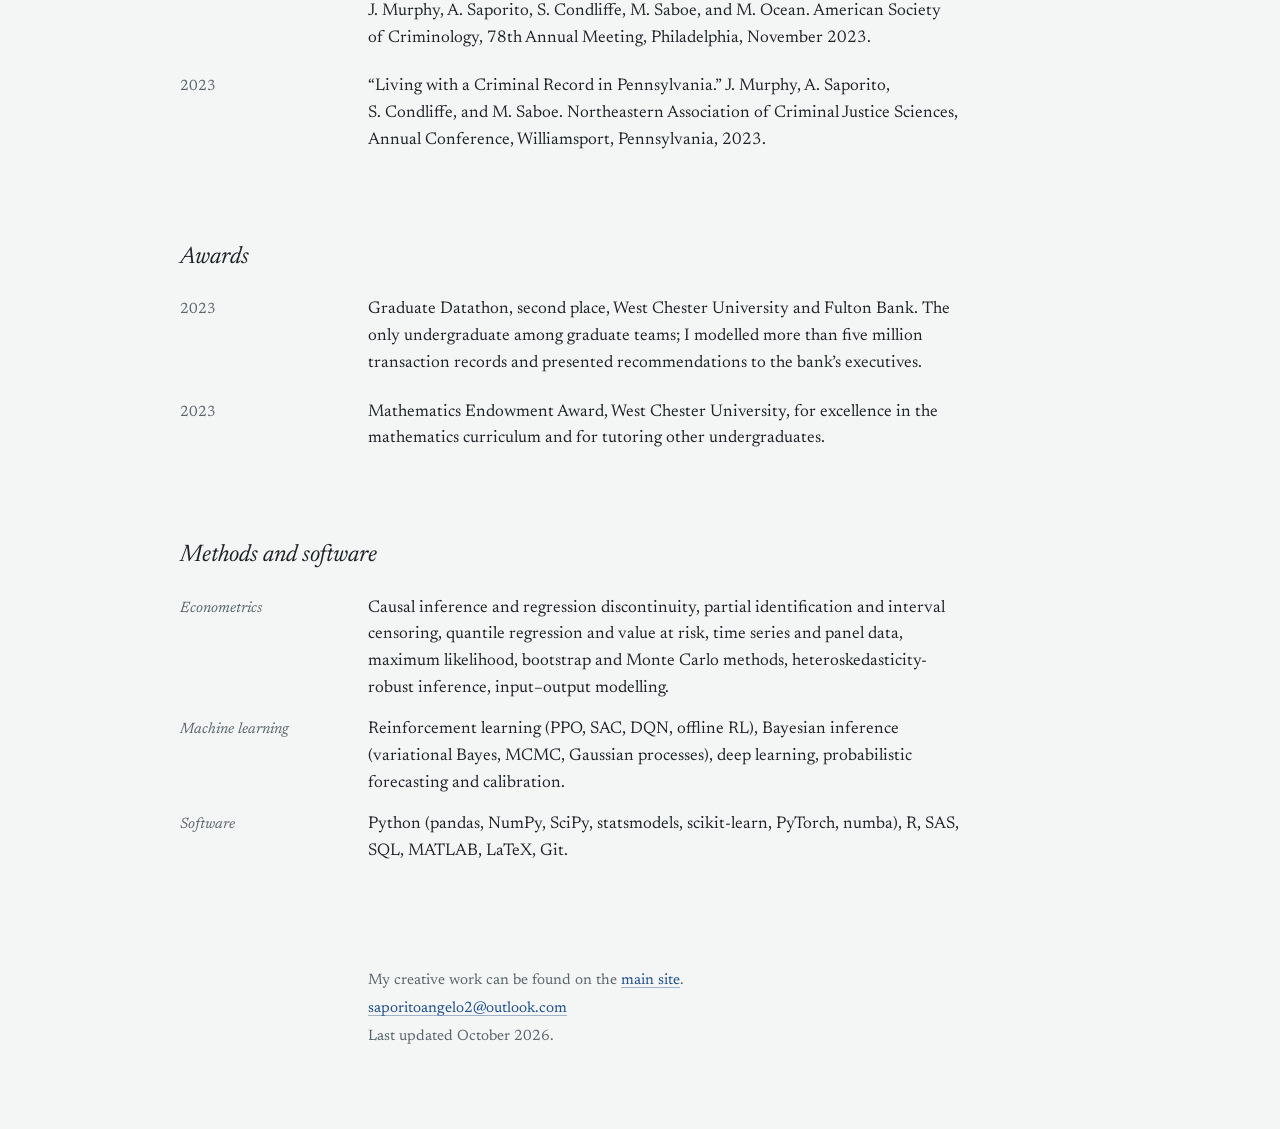
==== commit 4caaae93: "CV and corrects the concentration name" ====
--- a/research/index.html
+++ b/research/index.html
@@ -478,7 +478,7 @@
         <div class="entry-meta"><span class="year">2019–2024</span></div>
         <div class="entry-body">
           <h3 class="entry-title">BS Economics and BS Mathematics, West Chester University of Pennsylvania</h3>
-          <p>Concentrations in statistics and financial mathematics. GPA 3.78 out of 4.00, summa cum laude, Dean’s List in eight semesters, Omicron Delta Epsilon.</p>
+          <p>Concentrations in statistics and mathematical finance. GPA 3.78 out of 4.00, summa cum laude, Dean’s List in eight semesters, Omicron Delta Epsilon.</p>
         </div>
       </article>
     </section>
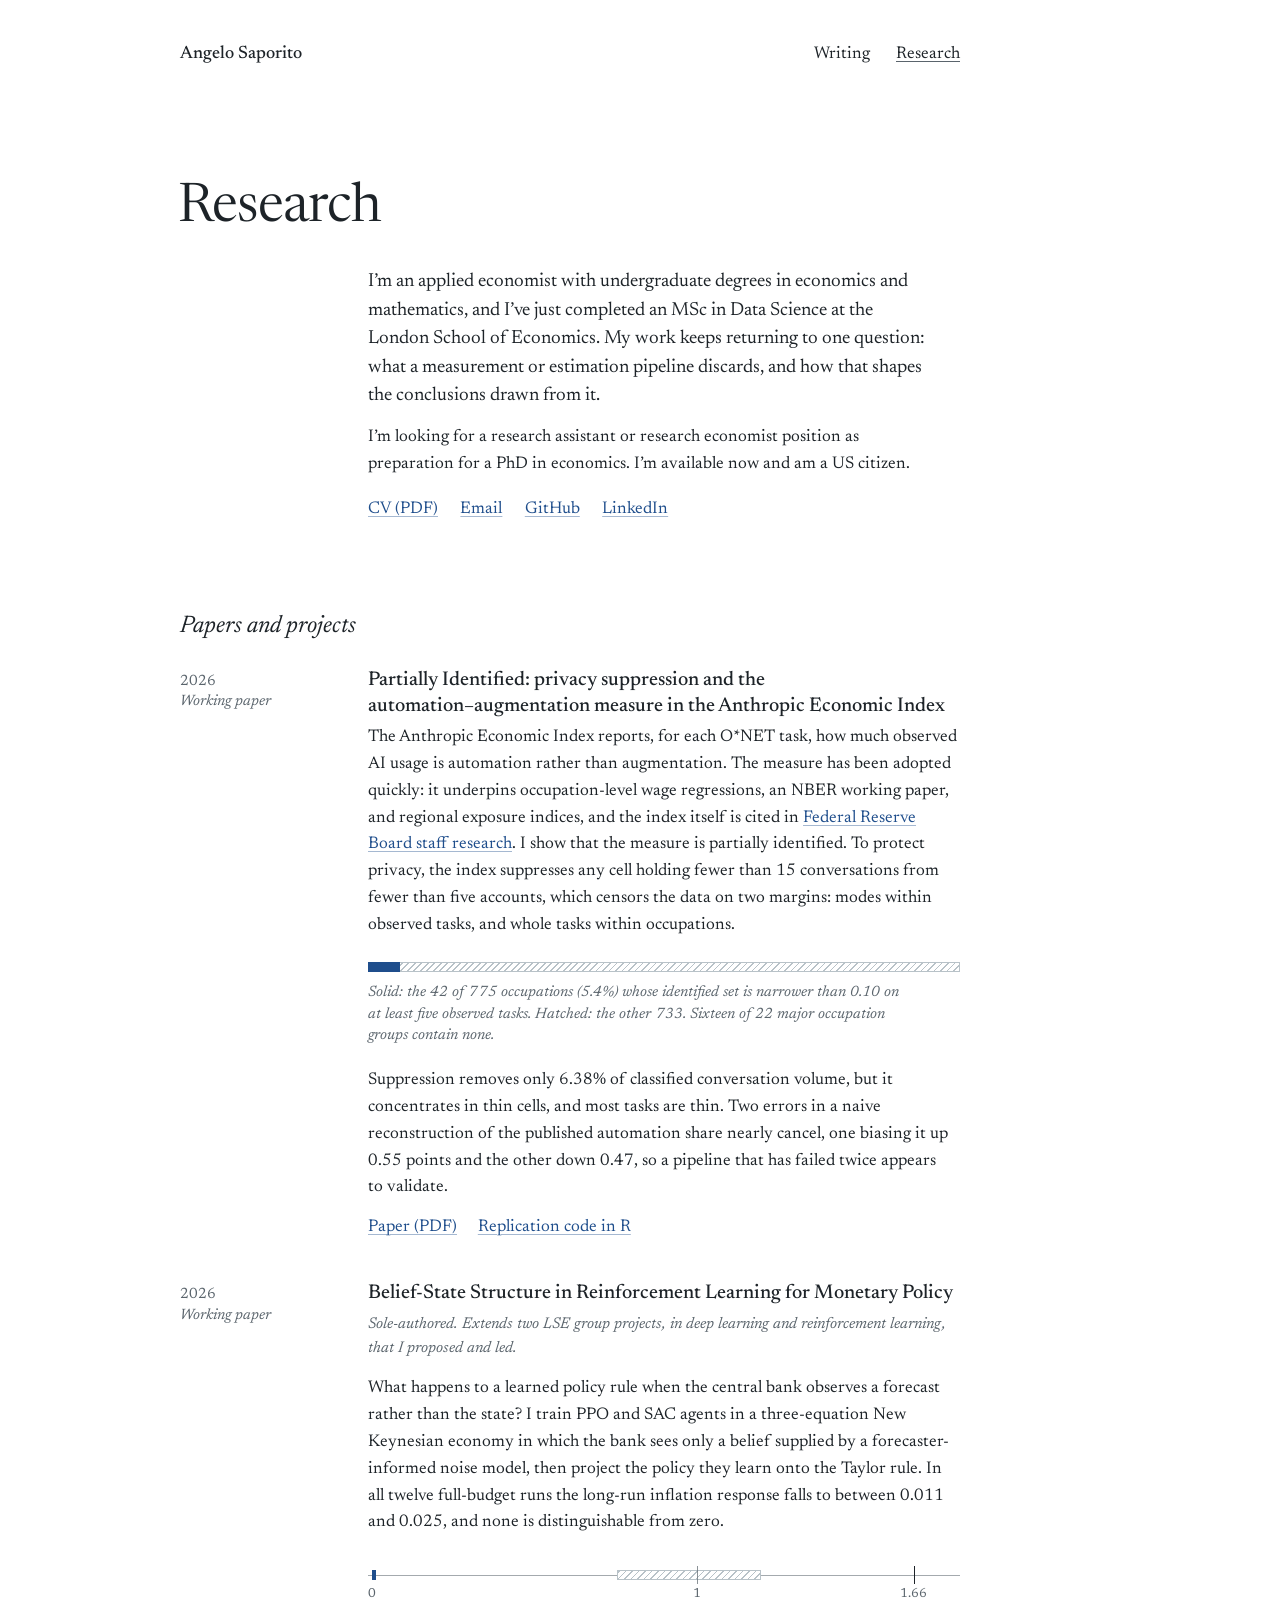
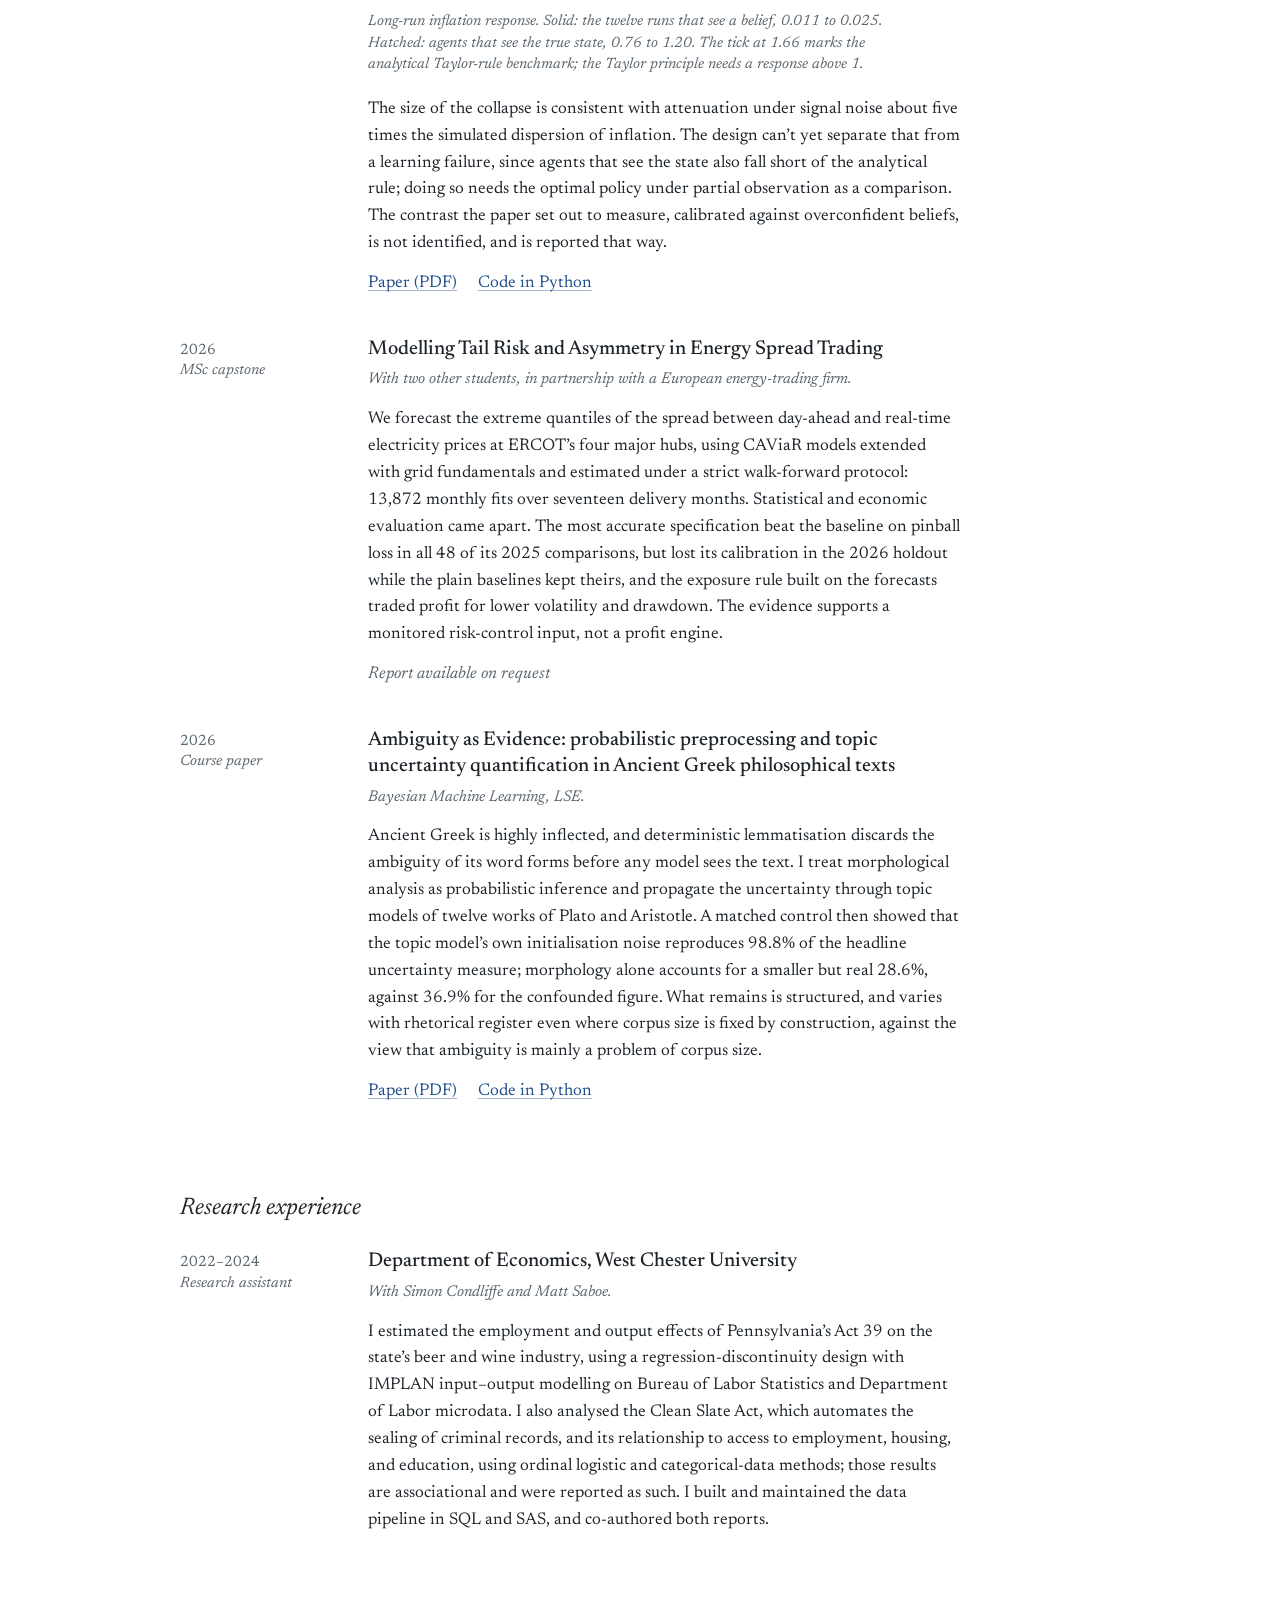
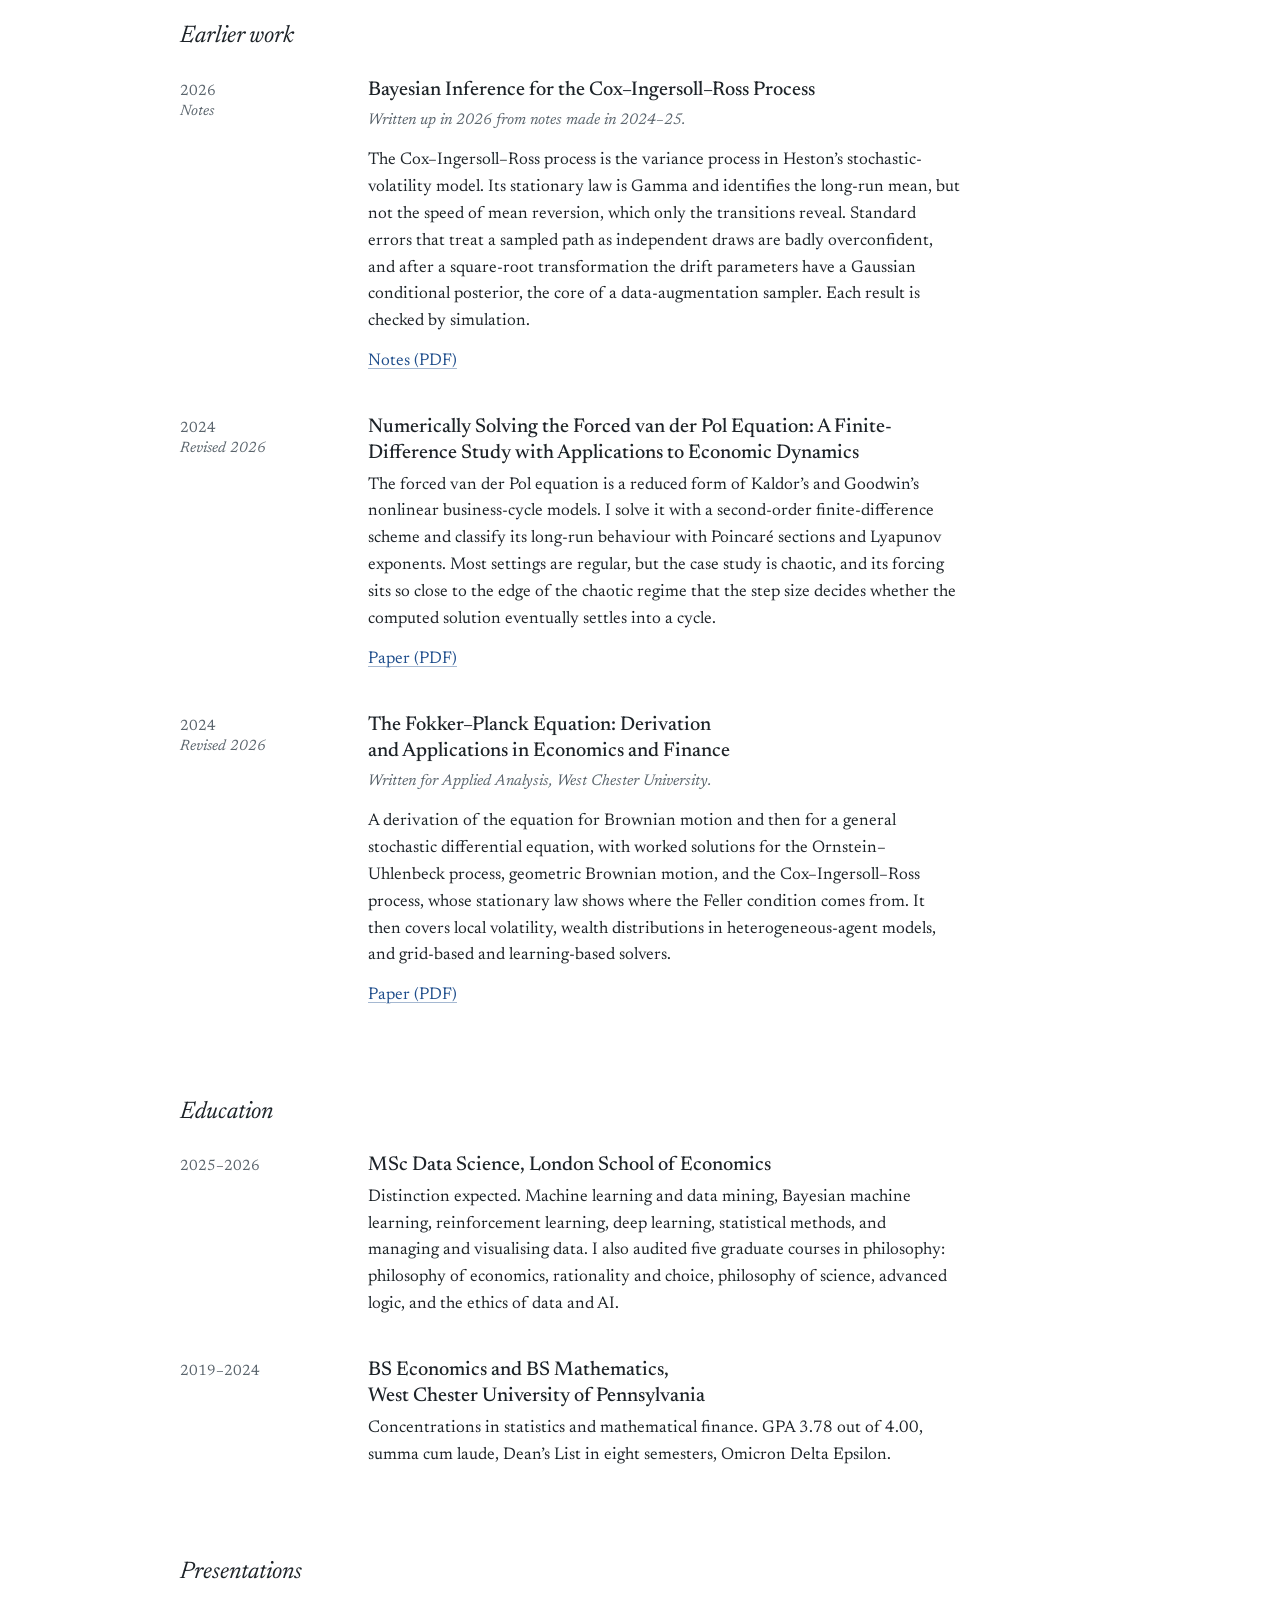
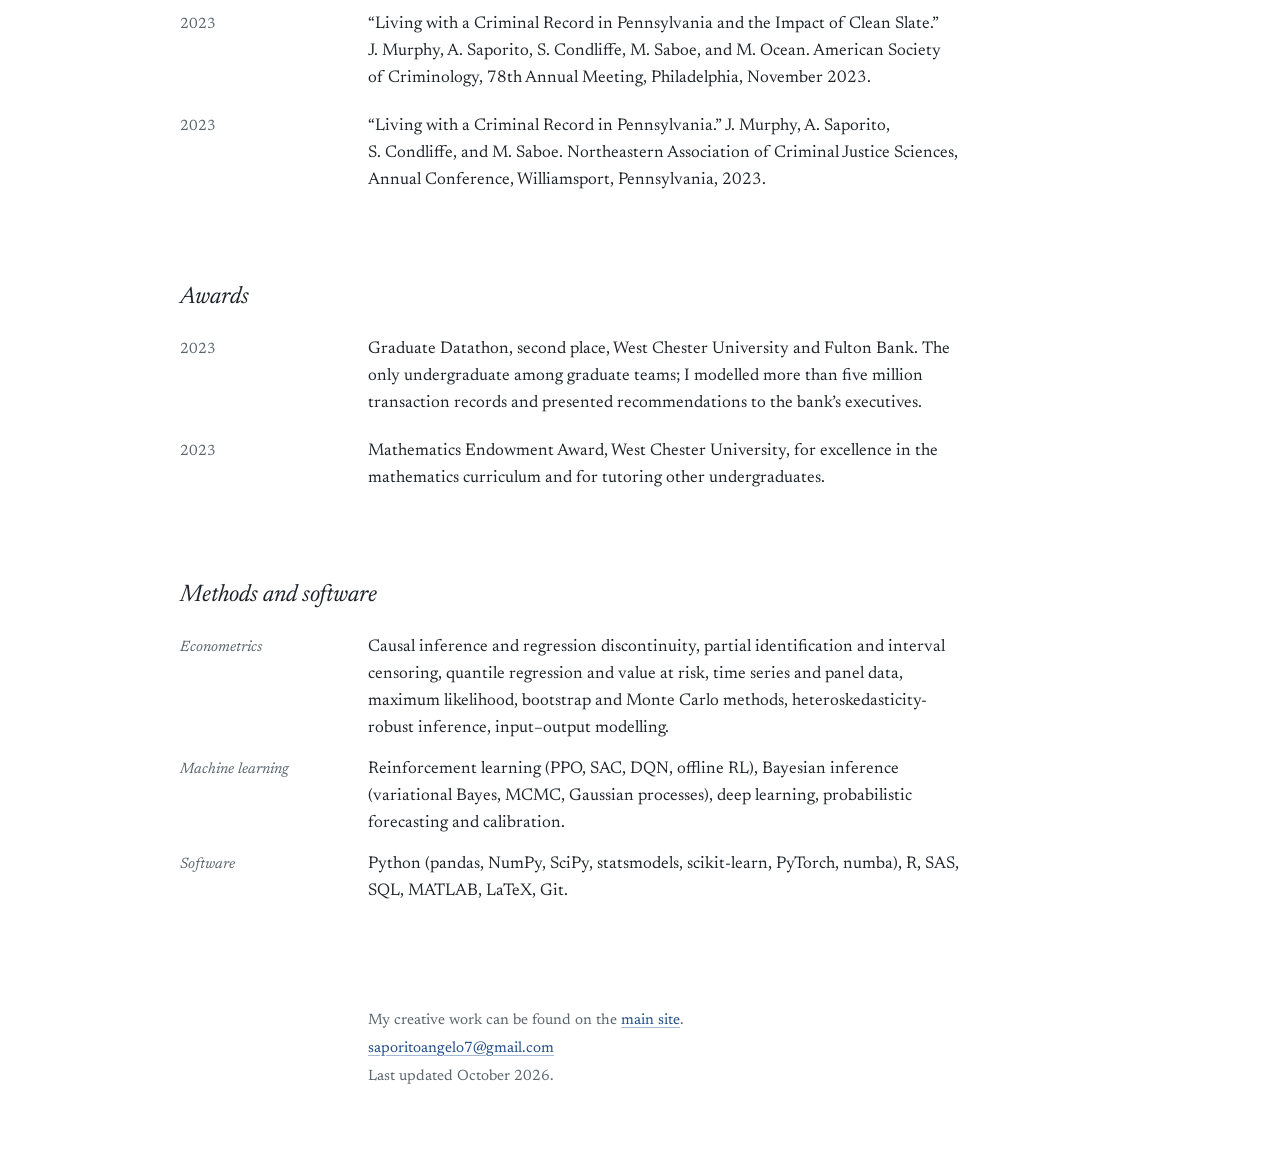
==== commit 2706139e: "Add files via upload" ====
--- a/research/index.html
+++ b/research/index.html
@@ -2,9 +2,11 @@
 <html lang="en-GB">
 <head>
 <meta charset="utf-8">
+<script>try{var t=localStorage.getItem("theme");if(t==="dark"||t==="light")document.documentElement.dataset.theme=t}catch(e){}</script>
 <meta name="viewport" content="width=device-width, initial-scale=1">
-<meta name="color-scheme" content="light">
-<meta name="theme-color" content="#F4F6F5">
+<meta name="color-scheme" content="light dark">
+<meta name="theme-color" content="#FFFFFF" media="(prefers-color-scheme: light)">
+<meta name="theme-color" content="#15191C" media="(prefers-color-scheme: dark)">
 <title>Angelo Saporito | Research</title>
 <meta name="description" content="Applied economist with an MSc in Data Science from the LSE, working on what measurement and estimation pipelines discard. Papers, code, and CV.">
 <link rel="canonical" href="https://angelo-saporito24.github.io/research/">
@@ -12,7 +14,7 @@
 <meta property="og:title" content="Angelo Saporito | Research">
 <meta property="og:description" content="Applied economist with an MSc in Data Science from the LSE, working on what measurement and estimation pipelines discard.">
 <meta property="og:url" content="https://angelo-saporito24.github.io/research/">
-<link rel="icon" href="data:image/svg+xml,%3Csvg xmlns='http://www.w3.org/2000/svg' viewBox='0 0 32 32'%3E%3Crect width='32' height='32' rx='7' fill='%23F4F6F5'/%3E%3Crect x='5.5' y='12.5' width='21' height='7' fill='none' stroke='%239AA6AD' stroke-width='1.5'/%3E%3Crect x='5.5' y='12.5' width='6' height='7' fill='%231F4E8C'/%3E%3C/svg%3E">
+<link rel="icon" href="data:image/svg+xml,%3Csvg xmlns='http://www.w3.org/2000/svg' viewBox='0 0 32 32'%3E%3Crect width='32' height='32' rx='7' fill='%23FFFFFF'/%3E%3Crect x='5.5' y='12.5' width='21' height='7' fill='none' stroke='%239AA6AD' stroke-width='1.5'/%3E%3Crect x='5.5' y='12.5' width='6' height='7' fill='%231F4E8C'/%3E%3C/svg%3E">
 
 <!-- Newsreader (SIL Open Font License), served from the site's shared fonts folder -->
 <link rel="preload" href="../fonts/newsreader-normal.woff2" as="font" type="font/woff2" crossorigin>
@@ -26,7 +28,8 @@
    Tokens
    ------------------------------------------------------------------ */
 :root {
-  --paper: #F4F6F5;     /* cool paper */
+  color-scheme: light;
+  --paper: #FFFFFF;
   --ink: #1D2328;       /* text */
   --graphite: #5A646C;  /* dates, captions, secondary text */
   --hatch: #B8C2C8;     /* hatching: what the data can't pin down */
@@ -37,6 +40,16 @@
   --measure: 37rem;     /* text column, about 70 characters */
 
   --hatching: repeating-linear-gradient(-45deg, var(--hatch) 0 1.2px, transparent 1.2px 4.6px);
+}
+@media (prefers-color-scheme: dark) {
+  :root:not([data-theme="light"]) {
+    color-scheme: dark;
+    --paper: #15191C; --ink: #E3E7EA; --graphite: #9BA6AE; --hatch: #56626A; --blue: #8EB3E8;
+  }
+}
+:root[data-theme="dark"] {
+  color-scheme: dark;
+  --paper: #15191C; --ink: #E3E7EA; --graphite: #9BA6AE; --hatch: #56626A; --blue: #8EB3E8;
 }
 
 *, *::before, *::after { box-sizing: border-box; }
@@ -66,7 +79,8 @@
   transition: text-decoration-color 120ms ease;
 }
 a:hover { text-decoration-color: currentColor; }
-a:focus-visible {
+a:focus-visible,
+button:focus-visible {
   outline: 2px solid var(--blue);
   outline-offset: 3px;
   border-radius: 1px;
@@ -87,6 +101,31 @@
 }
 .skip-link:focus { top: 1rem; }
 
+/* The header every page shares */
+.site-header {
+  display: flex;
+  flex-wrap: wrap;
+  align-items: baseline;
+  column-gap: 1.6rem;
+  row-gap: 0.35rem;
+  margin-bottom: clamp(4rem, 10vw, 7rem);
+}
+.site-header .home {
+  margin-right: auto;
+  color: var(--ink);
+  font-size: 1.125rem;
+  font-weight: 500;
+  text-decoration: none;
+}
+.site-header .home:hover { color: var(--blue); }
+.nav { display: flex; flex-wrap: wrap; gap: 0.3rem 1.6rem; margin: 0; padding: 0; list-style: none; }
+.nav a { color: var(--ink); text-decoration-color: transparent; }
+.nav a:hover { text-decoration-color: currentColor; }
+.nav a[aria-current="page"] { text-decoration-color: var(--graphite); }
+.theme-toggle { padding: 0; border: 0; background: none; color: var(--graphite); font: inherit; cursor: pointer; }
+.theme-toggle:hover { color: var(--ink); }
+.theme-toggle[hidden] { display: none; }
+
 /* ------------------------------------------------------------------
    Frame: a left spine for dates and labels, a text column for the rest
    ------------------------------------------------------------------ */
@@ -94,7 +133,7 @@
   max-width: calc(var(--spine) + var(--gap) + var(--measure));
   margin-left: clamp(1.25rem, calc((100vw - 48.75rem) * 0.36), 20rem);
   margin-right: 1.25rem;
-  padding-top: clamp(3.5rem, 10vw, 7.5rem);
+  padding-top: clamp(1.5rem, 4vw, 2.5rem);
   padding-bottom: clamp(3rem, 7vw, 5rem);
 }
 
@@ -114,10 +153,10 @@
 .masthead > h1 { grid-column: 1 / -1; }
 
 h1 {
-  margin: 0 0 clamp(1.5rem, 3.2vw, 2.4rem) -0.04em;
-  font-size: clamp(2.6rem, 3.6vw + 1.6rem, 4.6rem);
+  margin: 0 0 clamp(1.25rem, 2.6vw, 2rem) -0.035em;
+  font-size: clamp(2.4rem, 2.4vw + 1.5rem, 3.4rem);
   font-weight: 370;
-  line-height: 0.98;
+  line-height: 1.02;
   letter-spacing: -0.015em;
   text-wrap: balance;
 }
@@ -281,6 +320,7 @@
    ------------------------------------------------------------------ */
 @media (max-width: 46rem) {
   .page { margin-left: 1.25rem; }
+  .site-header .home { flex-basis: 100%; }
 
   .masthead,
   .entry,
@@ -306,7 +346,11 @@
 }
 
 @media print {
-  :root { --paper: #fff; --ink: #000; --graphite: #444; }
+  :root, :root[data-theme], :root:not([data-theme="light"]) {
+    color-scheme: light;
+    --paper: #fff; --ink: #000; --graphite: #444; --hatch: #B8C2C8; --blue: #1F4E8C;
+  }
+  .site-header .nav, .theme-toggle { display: none; }
   @page { margin: 16mm 16mm 18mm; }
   body { font-size: 10.5pt; line-height: 1.45; }
   .page { margin: 0; padding: 0; max-width: none; }
@@ -328,17 +372,28 @@
 </head>
 
 <body>
-<a class="skip-link" href="#research">Skip to research</a>
+<a class="skip-link" href="#research">Skip to papers and projects</a>
 
 <div class="page">
 
+  <header class="site-header">
+    <a class="home" href="/">Angelo Saporito</a>
+    <nav aria-label="Site">
+      <ul class="nav">
+        <li><a href="/writing/">Writing</a></li>
+        <li><a href="/research/" aria-current="page">Research</a></li>
+      </ul>
+    </nav>
+    <button class="theme-toggle" type="button" hidden>Dark</button>
+  </header>
+
   <header class="masthead">
-    <h1>Angelo Saporito</h1>
+    <h1>Research</h1>
     <p class="lead">I’m an applied economist with undergraduate degrees in economics and mathematics, and I’ve just completed an MSc in Data Science at the London School of Economics. My work keeps returning to one question: what a measurement or estimation pipeline discards, and how that shapes the conclusions drawn from it.</p>
     <p>I’m looking for a research assistant or research economist position as preparation for a PhD in economics. I’m available now and am a US citizen.</p>
     <ul class="links">
       <li><a href="saporito-cv.pdf">CV (PDF)</a></li>
-      <li><a href="mailto:saporitoangelo2&#64;outlook&#46;com">Email</a></li>
+      <li><a href="mailto:saporitoangelo7&#64;gmail&#46;com">Email</a></li>
       <li><a href="https://github.com/angelo-saporito24">GitHub</a></li>
       <li><a href="https://www.linkedin.com/in/angelo-saporito">LinkedIn</a></li>
     </ul>
@@ -347,7 +402,7 @@
   <main>
 
     <section class="section" id="research" aria-labelledby="h-research">
-      <h2 id="h-research">Research</h2>
+      <h2 id="h-research">Papers and projects</h2>
 
       <article class="entry">
         <div class="entry-meta"><span class="year">2026</span> <span class="kind">Working paper</span></div>
@@ -383,7 +438,7 @@
               <span class="label" style="--at: 1">1</span>
               <span class="label" style="--at: 1.66">1.66</span>
             </div>
-            <figcaption>Long-run inflation response. Solid: the twelve runs that see a belief, 0.011 to 0.025. Hatched: agents that see the true state, 0.76 to 1.20. The dark tick is the analytical Taylor-rule benchmark, 1.66; the Taylor principle needs a response above 1.</figcaption>
+            <figcaption>Long-run inflation response. Solid: the twelve runs that see a belief, 0.011 to 0.025. Hatched: agents that see the true state, 0.76 to 1.20. The tick at 1.66 marks the analytical Taylor-rule benchmark; the Taylor principle needs a response above 1.</figcaption>
           </figure>
           <p>The size of the collapse is consistent with attenuation under signal noise about five times the simulated dispersion of inflation. The design can’t yet separate that from a learning failure, since agents that see the state also fall short of the analytical rule; doing so needs the optimal policy under partial observation as a comparison. The contrast the paper set out to measure, calibrated against overconfident beliefs, is not identified, and is reported that way.</p>
           <p class="entry-links">
@@ -543,11 +598,12 @@
   <footer class="colophon">
     <div>
       <p>My creative work can be found on the <a href="../">main site</a>.</p>
-      <p><a href="mailto:saporitoangelo2&#64;outlook&#46;com">saporitoangelo2&#64;outlook&#46;com</a></p>
+      <p><a href="mailto:saporitoangelo7&#64;gmail&#46;com">saporitoangelo7&#64;gmail&#46;com</a></p>
       <p>Last updated October 2026.</p>
     </div>
   </footer>
 
 </div>
+<script src="/theme.js" defer></script>
 </body>
 </html>
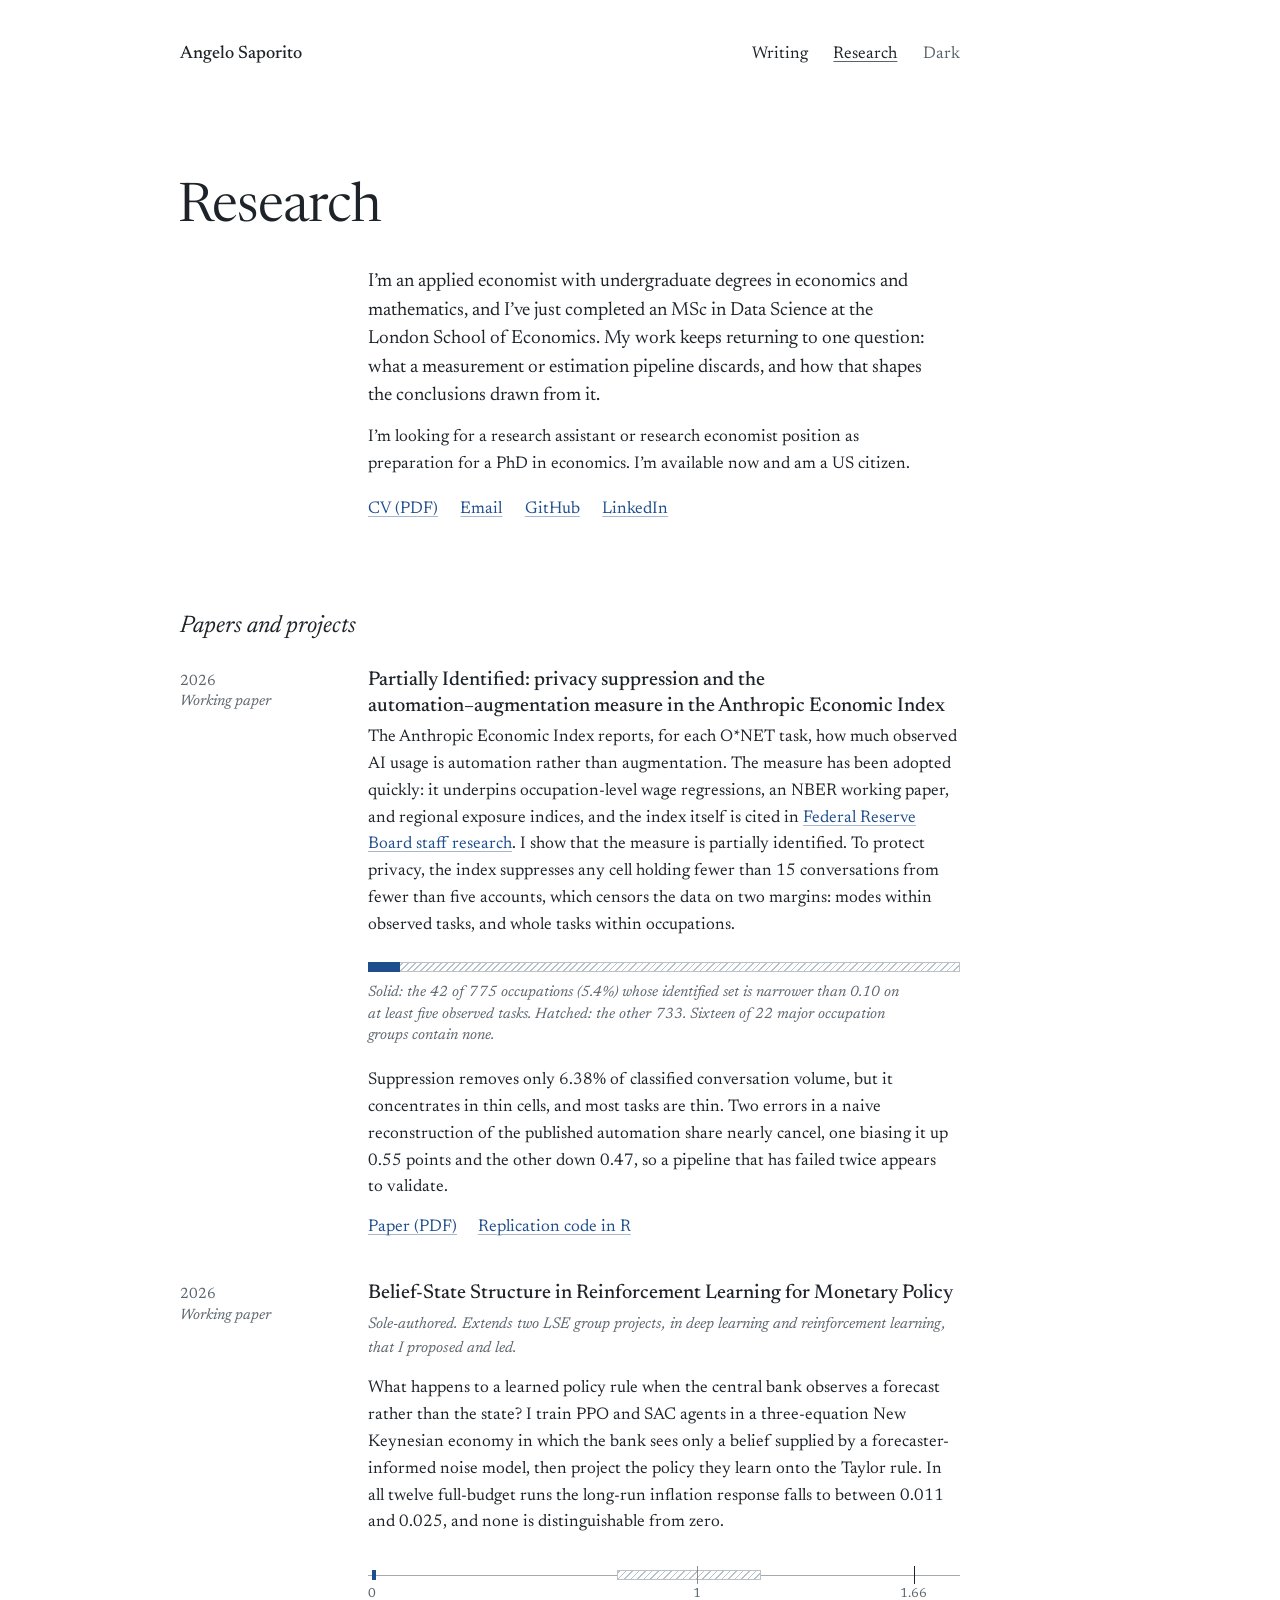
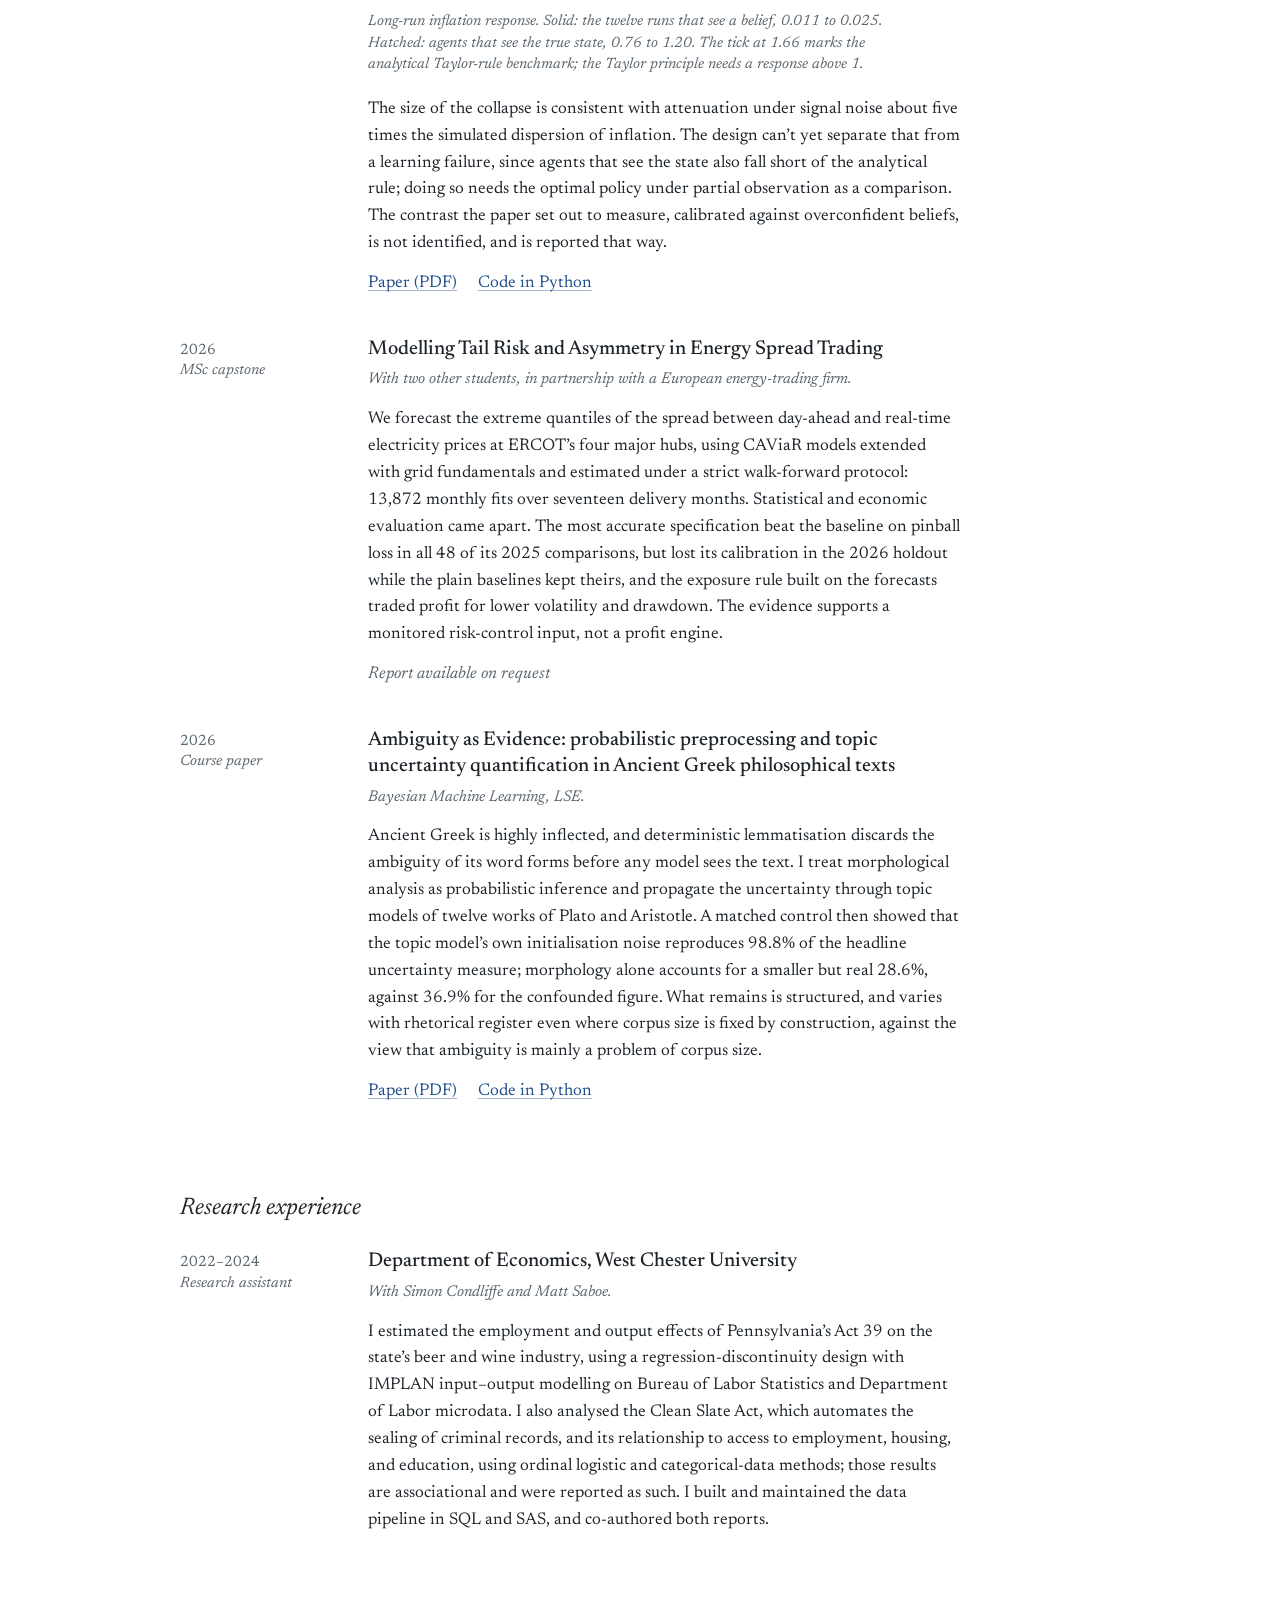
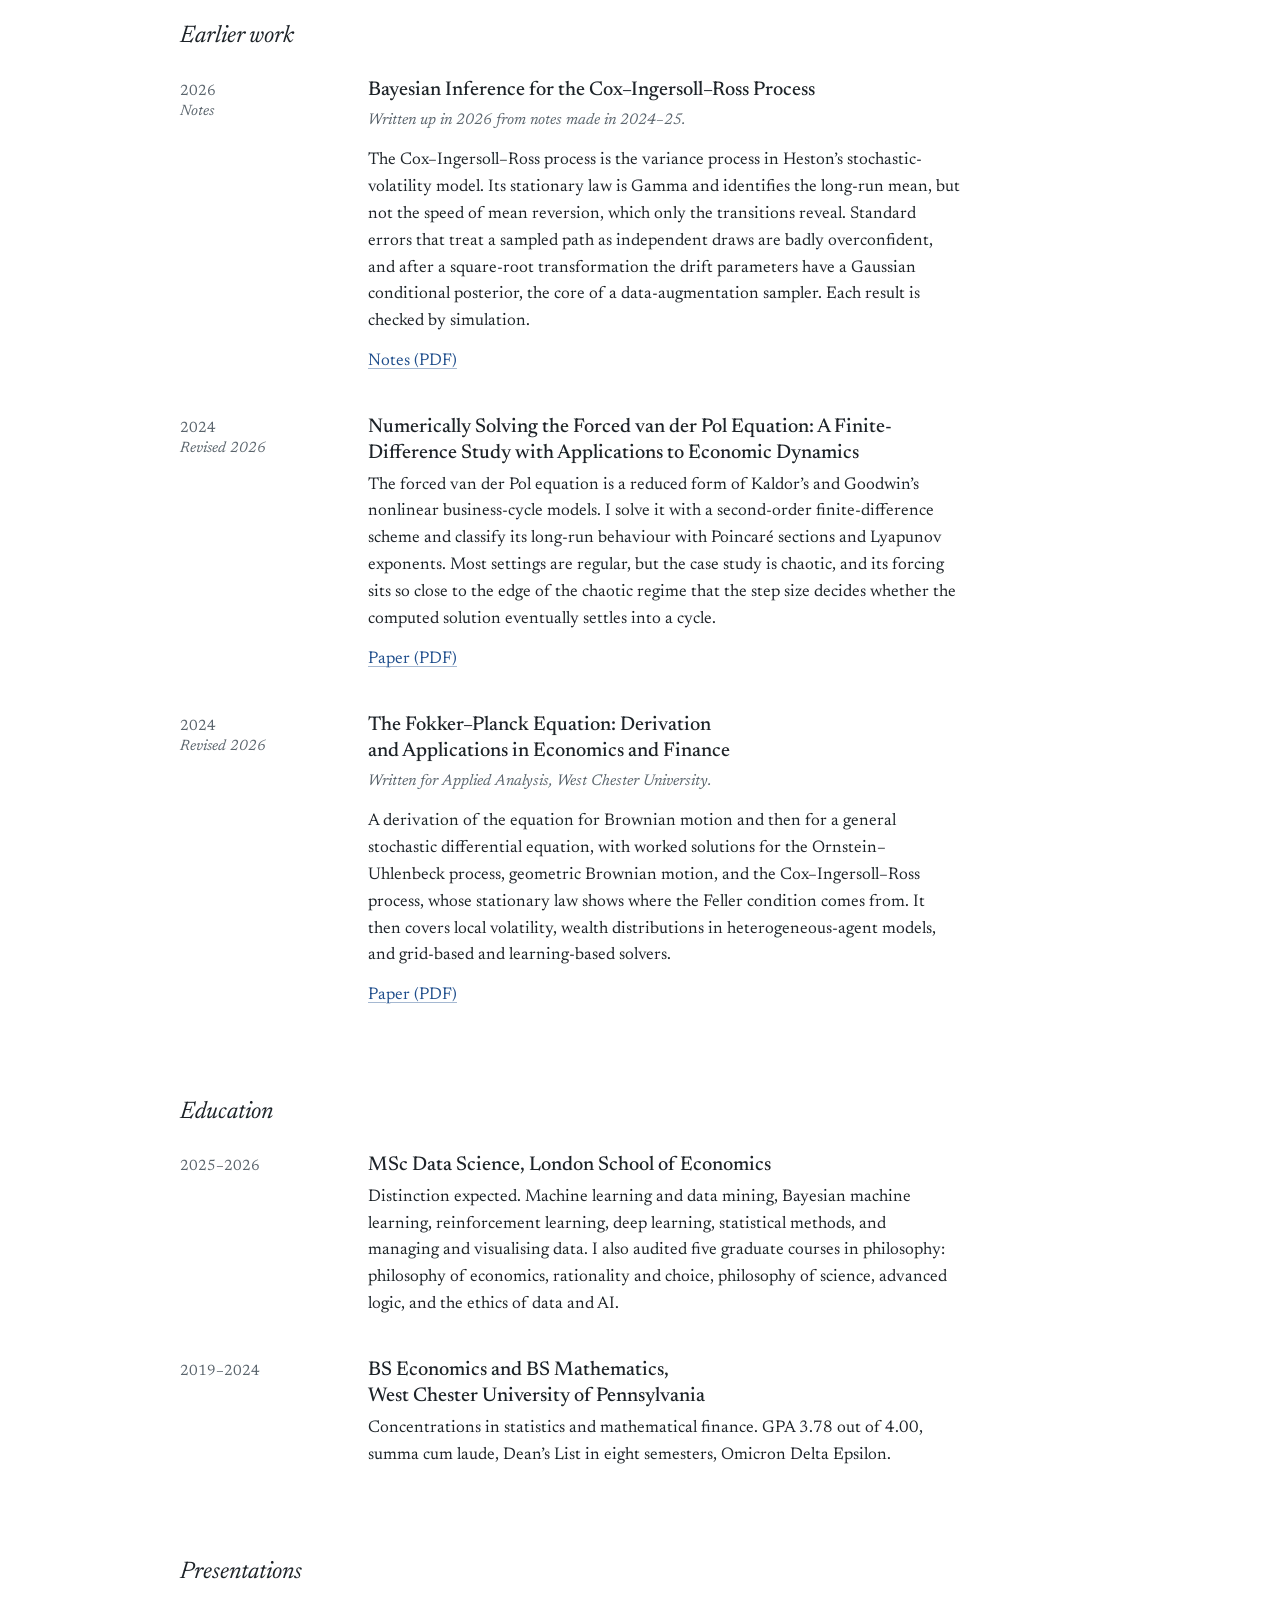
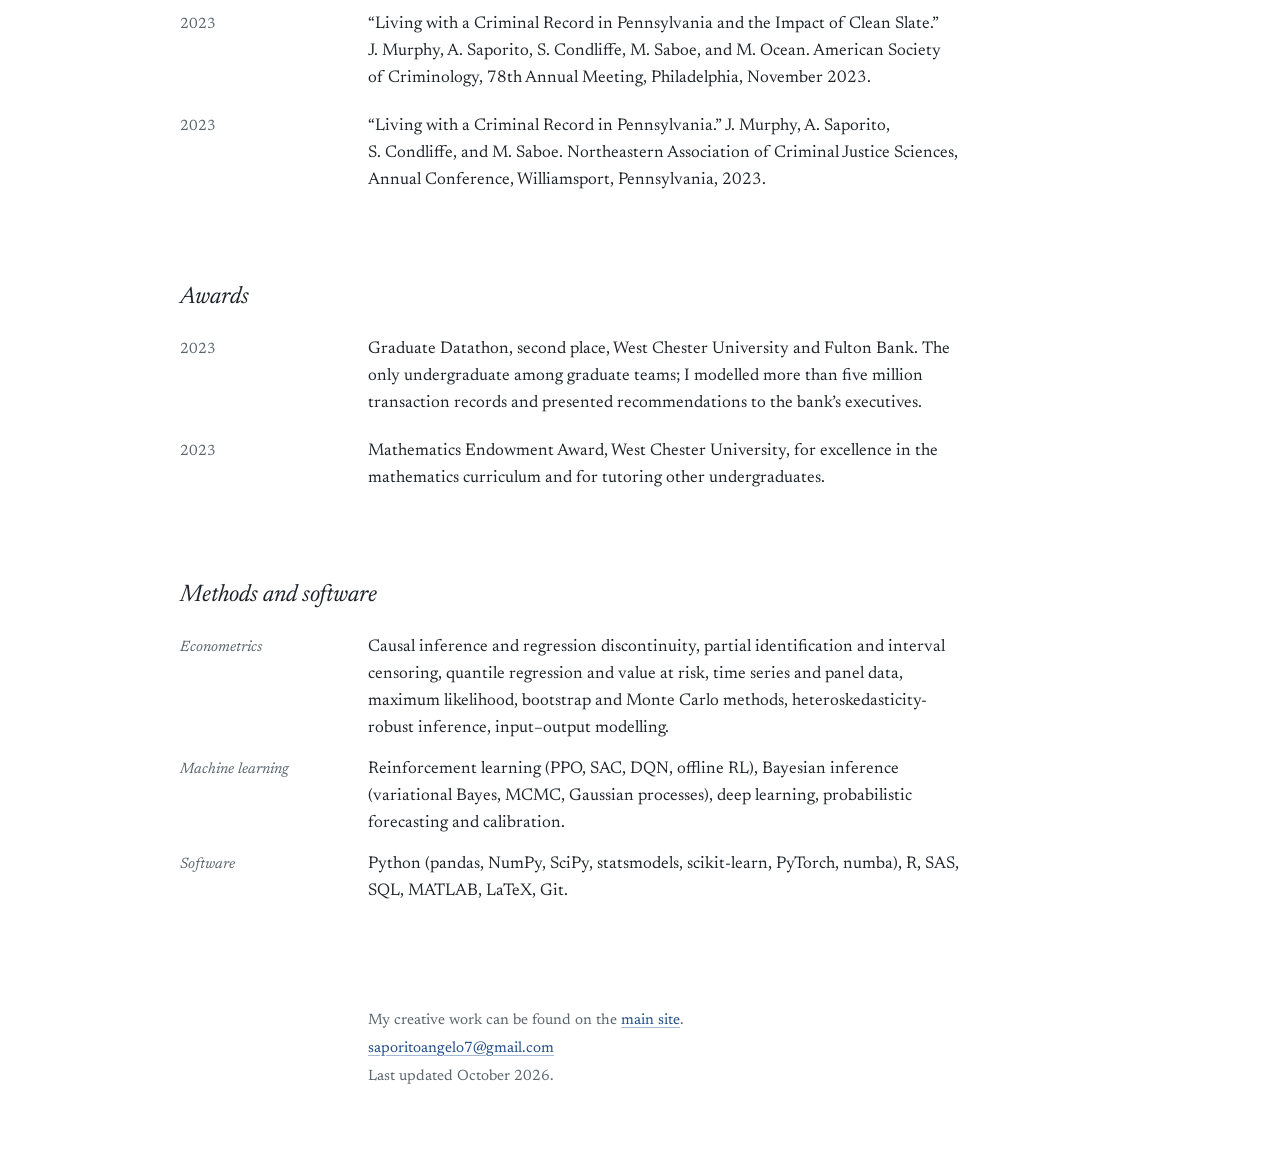
==== commit e7751999: "Add files via upload" ====
--- a/research/index.html
+++ b/research/index.html
@@ -100,6 +100,20 @@
   z-index: 2;
 }
 .skip-link:focus { top: 1rem; }
+
+/* Text for screen readers only */
+.visually-hidden {
+  position: absolute !important;
+  width: 1px;
+  height: 1px;
+  margin: -1px;
+  padding: 0;
+  overflow: hidden;
+  clip: rect(0 0 0 0);
+  clip-path: inset(50%);
+  white-space: nowrap;
+  border: 0;
+}
 
 /* The header every page shares */
 .site-header {
@@ -392,10 +406,10 @@
     <p class="lead">I’m an applied economist with undergraduate degrees in economics and mathematics, and I’ve just completed an MSc in Data Science at the London School of Economics. My work keeps returning to one question: what a measurement or estimation pipeline discards, and how that shapes the conclusions drawn from it.</p>
     <p>I’m looking for a research assistant or research economist position as preparation for a PhD in economics. I’m available now and am a US citizen.</p>
     <ul class="links">
-      <li><a href="saporito-cv.pdf">CV (PDF)</a></li>
+      <li><a href="saporito-cv.pdf" target="_blank" rel="noopener">CV (PDF)<span class="visually-hidden"> (opens in a new tab)</span></a></li>
       <li><a href="mailto:saporitoangelo7&#64;gmail&#46;com">Email</a></li>
-      <li><a href="https://github.com/angelo-saporito24">GitHub</a></li>
-      <li><a href="https://www.linkedin.com/in/angelo-saporito">LinkedIn</a></li>
+      <li><a href="https://github.com/angelo-saporito24" target="_blank" rel="noopener">GitHub<span class="visually-hidden"> (opens in a new tab)</span></a></li>
+      <li><a href="https://www.linkedin.com/in/angelo-saporito" target="_blank" rel="noopener">LinkedIn<span class="visually-hidden"> (opens in a new tab)</span></a></li>
     </ul>
   </header>
 
@@ -408,15 +422,15 @@
         <div class="entry-meta"><span class="year">2026</span> <span class="kind">Working paper</span></div>
         <div class="entry-body">
           <h3 class="entry-title">Partially Identified: privacy suppression and the <span class="nowrap">automation–augmentation</span> measure in the Anthropic Economic Index</h3>
-          <p>The Anthropic Economic Index reports, for each O*NET task, how much observed AI usage is automation rather than augmentation. The measure has been adopted quickly: it underpins occupation-level wage regressions, an NBER working paper, and regional exposure indices, and the index itself is cited in <a href="https://www.federalreserve.gov/econres/notes/feds-notes/the-ai-buildout-and-the-economy-publicly-available-data-to-assess-ais-impact-20260717.html">Federal Reserve Board staff research</a>. I show that the measure is partially identified. To protect privacy, the index suppresses any cell holding fewer than 15 conversations from fewer than five accounts, which censors the data on two margins: modes within observed tasks, and whole tasks within occupations.</p>
+          <p>The Anthropic Economic Index reports, for each O*NET task, how much observed AI usage is automation rather than augmentation. The measure has been adopted quickly: it underpins occupation-level wage regressions, an NBER working paper, and regional exposure indices, and the index itself is cited in <a href="https://www.federalreserve.gov/econres/notes/feds-notes/the-ai-buildout-and-the-economy-publicly-available-data-to-assess-ais-impact-20260717.html" target="_blank" rel="noopener">Federal Reserve Board staff research<span class="visually-hidden"> (opens in a new tab)</span></a>. I show that the measure is partially identified. To protect privacy, the index suppresses any cell holding fewer than 15 conversations from fewer than five accounts, which censors the data on two margins: modes within observed tasks, and whole tasks within occupations.</p>
           <figure class="figure">
             <div class="bar" aria-hidden="true"><span class="solid" style="--share: 0.0542"></span></div>
             <figcaption>Solid: the 42 of 775 occupations (5.4%) whose identified set is narrower than 0.10 on at least five observed tasks. Hatched: the other 733. Sixteen of 22 major occupation groups contain none.</figcaption>
           </figure>
           <p>Suppression removes only 6.38% of classified conversation volume, but it concentrates in thin cells, and most tasks are thin. Two errors in a naive reconstruction of the published automation share nearly cancel, one biasing it up 0.55 points and the other down 0.47, so a pipeline that has failed twice appears to validate.</p>
           <p class="entry-links">
-            <a href="papers/partially-identified.pdf">Paper (PDF)</a>
-            <a href="https://github.com/angelo-saporito24/Partially-Identified">Replication code in R</a>
+            <a href="papers/partially-identified.pdf" target="_blank" rel="noopener">Paper (PDF)<span class="visually-hidden"> (opens in a new tab)</span></a>
+            <a href="https://github.com/angelo-saporito24/Partially-Identified" target="_blank" rel="noopener">Replication code in R<span class="visually-hidden"> (opens in a new tab)</span></a>
           </p>
         </div>
       </article>
@@ -442,8 +456,8 @@
           </figure>
           <p>The size of the collapse is consistent with attenuation under signal noise about five times the simulated dispersion of inflation. The design can’t yet separate that from a learning failure, since agents that see the state also fall short of the analytical rule; doing so needs the optimal policy under partial observation as a comparison. The contrast the paper set out to measure, calibrated against overconfident beliefs, is not identified, and is reported that way.</p>
           <p class="entry-links">
-            <a href="papers/belief-state-rl-monetary-policy.pdf">Paper (PDF)</a>
-            <a href="https://github.com/angelo-saporito24/Macro-forecasting">Code in Python</a>
+            <a href="papers/belief-state-rl-monetary-policy.pdf" target="_blank" rel="noopener">Paper (PDF)<span class="visually-hidden"> (opens in a new tab)</span></a>
+            <a href="https://github.com/angelo-saporito24/Macro-forecasting" target="_blank" rel="noopener">Code in Python<span class="visually-hidden"> (opens in a new tab)</span></a>
           </p>
         </div>
       </article>
@@ -465,8 +479,8 @@
           <p class="entry-note">Bayesian Machine Learning, LSE.</p>
           <p>Ancient Greek is highly inflected, and deterministic lemmatisation discards the ambiguity of its word forms before any model sees the text. I treat morphological analysis as probabilistic inference and propagate the uncertainty through topic models of twelve works of Plato and Aristotle. A matched control then showed that the topic model’s own initialisation noise reproduces 98.8% of the headline uncertainty measure; morphology alone accounts for a smaller but real 28.6%, against 36.9% for the confounded figure. What remains is structured, and varies with rhetorical register even where corpus size is fixed by construction, against the view that ambiguity is mainly a problem of corpus size.</p>
           <p class="entry-links">
-            <a href="papers/ambiguity-as-evidence.pdf">Paper (PDF)</a>
-            <a href="https://github.com/angelo-saporito24/ST451_project">Code in Python</a>
+            <a href="papers/ambiguity-as-evidence.pdf" target="_blank" rel="noopener">Paper (PDF)<span class="visually-hidden"> (opens in a new tab)</span></a>
+            <a href="https://github.com/angelo-saporito24/ST451_project" target="_blank" rel="noopener">Code in Python<span class="visually-hidden"> (opens in a new tab)</span></a>
           </p>
         </div>
       </article>
@@ -494,7 +508,7 @@
           <h3 class="entry-title">Bayesian Inference for the Cox–Ingersoll–Ross Process</h3>
           <p class="entry-note">Written up in 2026 from notes made in 2024–25.</p>
           <p>The Cox–Ingersoll–Ross process is the variance process in Heston’s stochastic-volatility model. Its stationary law is Gamma and identifies the long-run mean, but not the speed of mean reversion, which only the transitions reveal. Standard errors that treat a sampled path as independent draws are badly overconfident, and after a square-root transformation the drift parameters have a Gaussian conditional posterior, the core of a data-augmentation sampler. Each result is checked by simulation.</p>
-          <p class="entry-links"><a href="papers/cir-bayesian-inference.pdf">Notes (PDF)</a></p>
+          <p class="entry-links"><a href="papers/cir-bayesian-inference.pdf" target="_blank" rel="noopener">Notes (PDF)<span class="visually-hidden"> (opens in a new tab)</span></a></p>
         </div>
       </article>
 
@@ -503,7 +517,7 @@
         <div class="entry-body">
           <h3 class="entry-title">Numerically Solving the Forced van der Pol Equation: A Finite-Difference Study with Applications to Economic Dynamics</h3>
           <p>The forced van der Pol equation is a reduced form of Kaldor’s and Goodwin’s nonlinear business-cycle models. I solve it with a second-order finite-difference scheme and classify its long-run behaviour with Poincaré sections and Lyapunov exponents. Most settings are regular, but the case study is chaotic, and its forcing sits so close to the edge of the chaotic regime that the step size decides whether the computed solution eventually settles into a cycle.</p>
-          <p class="entry-links"><a href="papers/forced-van-der-pol.pdf">Paper (PDF)</a></p>
+          <p class="entry-links"><a href="papers/forced-van-der-pol.pdf" target="_blank" rel="noopener">Paper (PDF)<span class="visually-hidden"> (opens in a new tab)</span></a></p>
         </div>
       </article>
 
@@ -513,7 +527,7 @@
           <h3 class="entry-title">The Fokker–Planck Equation: Derivation and Applications in Economics and Finance</h3>
           <p class="entry-note">Written for Applied Analysis, West Chester University.</p>
           <p>A derivation of the equation for Brownian motion and then for a general stochastic differential equation, with worked solutions for the Ornstein–Uhlenbeck process, geometric Brownian motion, and the Cox–Ingersoll–Ross process, whose stationary law shows where the Feller condition comes from. It then covers local volatility, wealth distributions in heterogeneous-agent models, and grid-based and learning-based solvers.</p>
-          <p class="entry-links"><a href="papers/fokker-planck-equation.pdf">Paper (PDF)</a></p>
+          <p class="entry-links"><a href="papers/fokker-planck-equation.pdf" target="_blank" rel="noopener">Paper (PDF)<span class="visually-hidden"> (opens in a new tab)</span></a></p>
         </div>
       </article>
     </section>
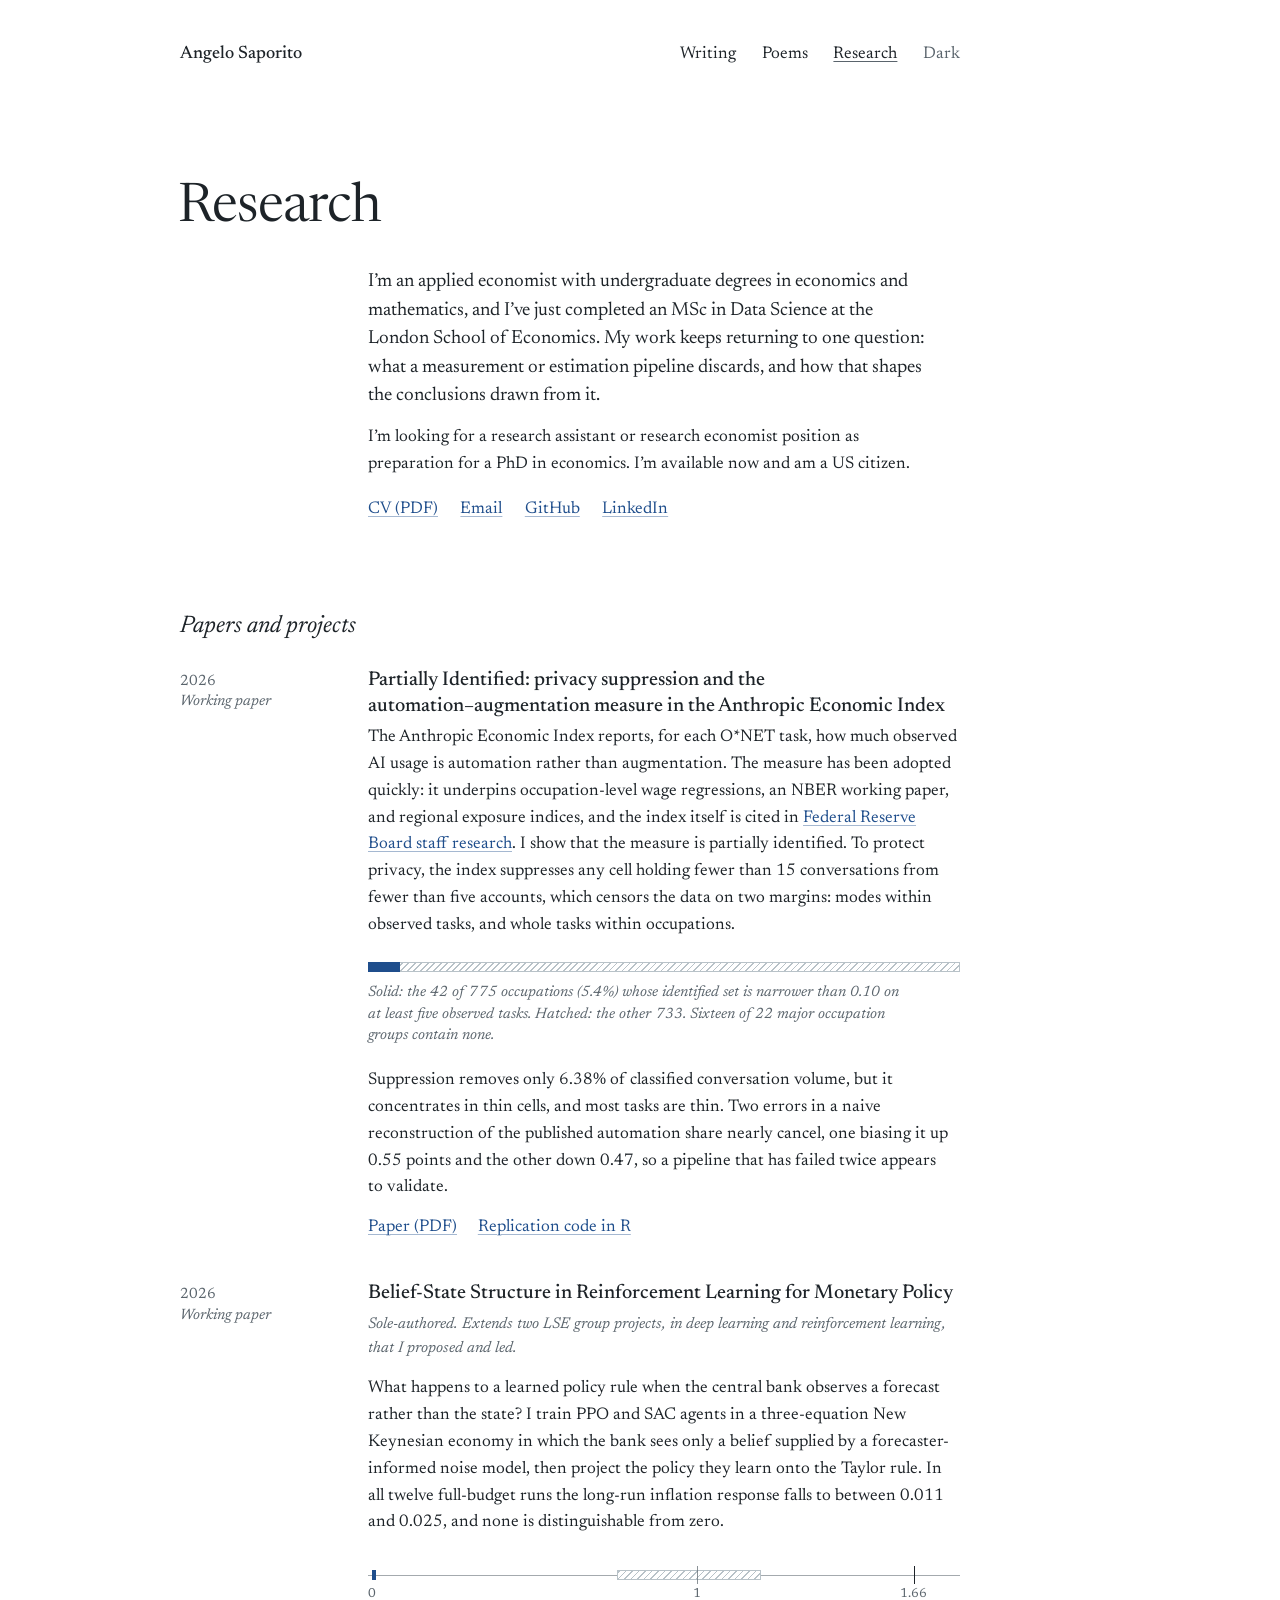
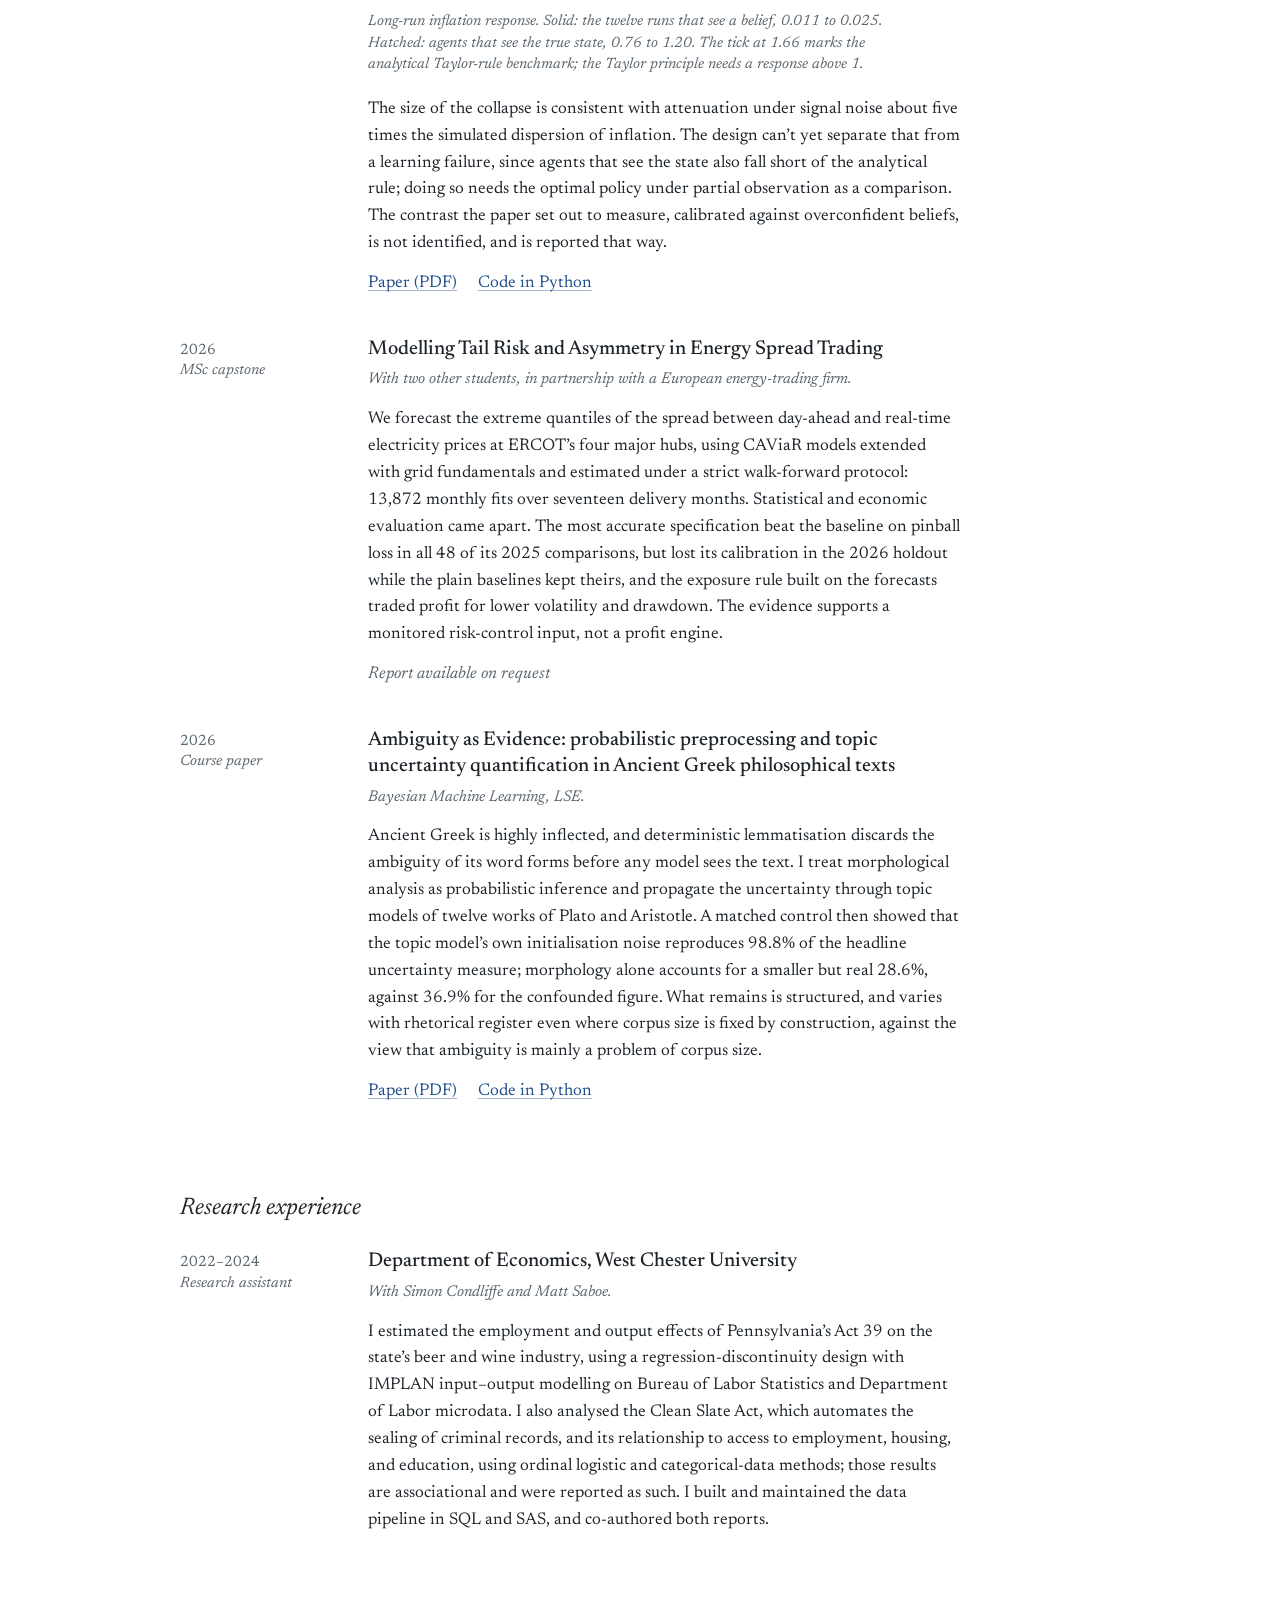
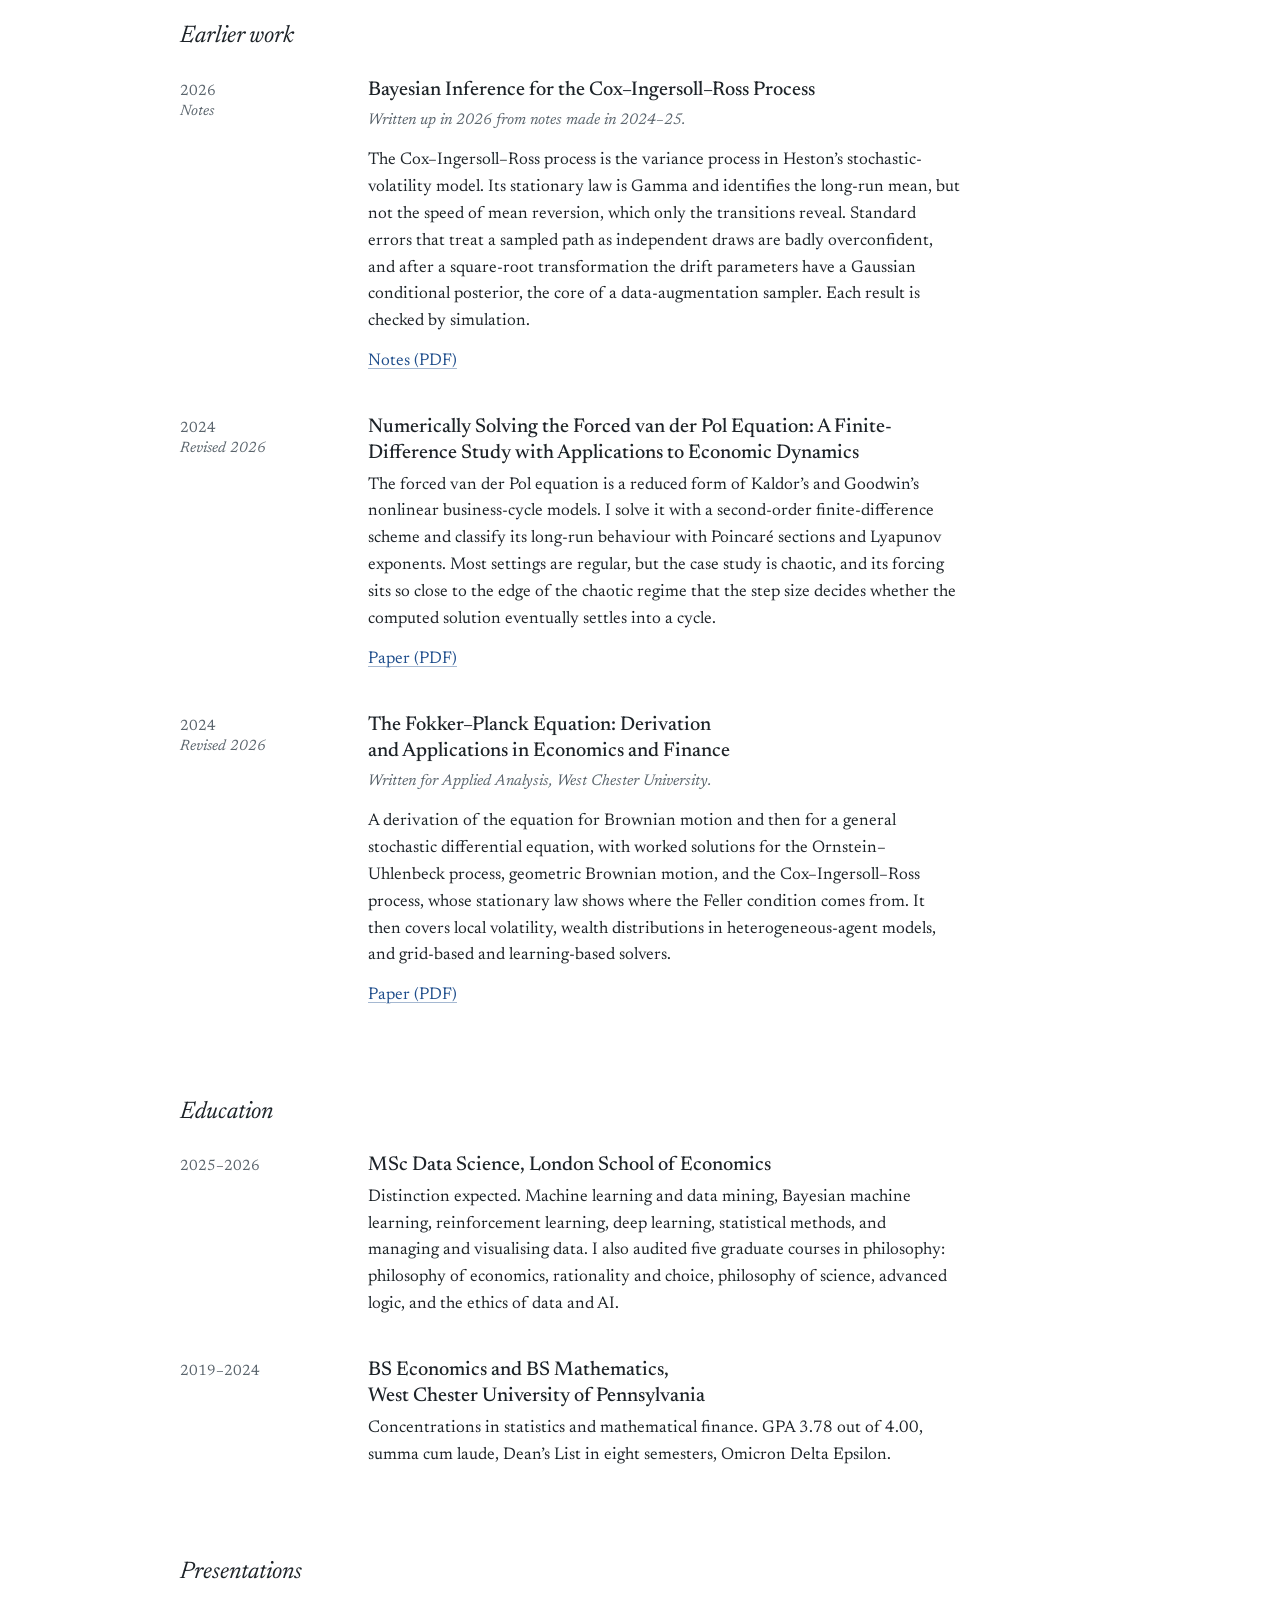
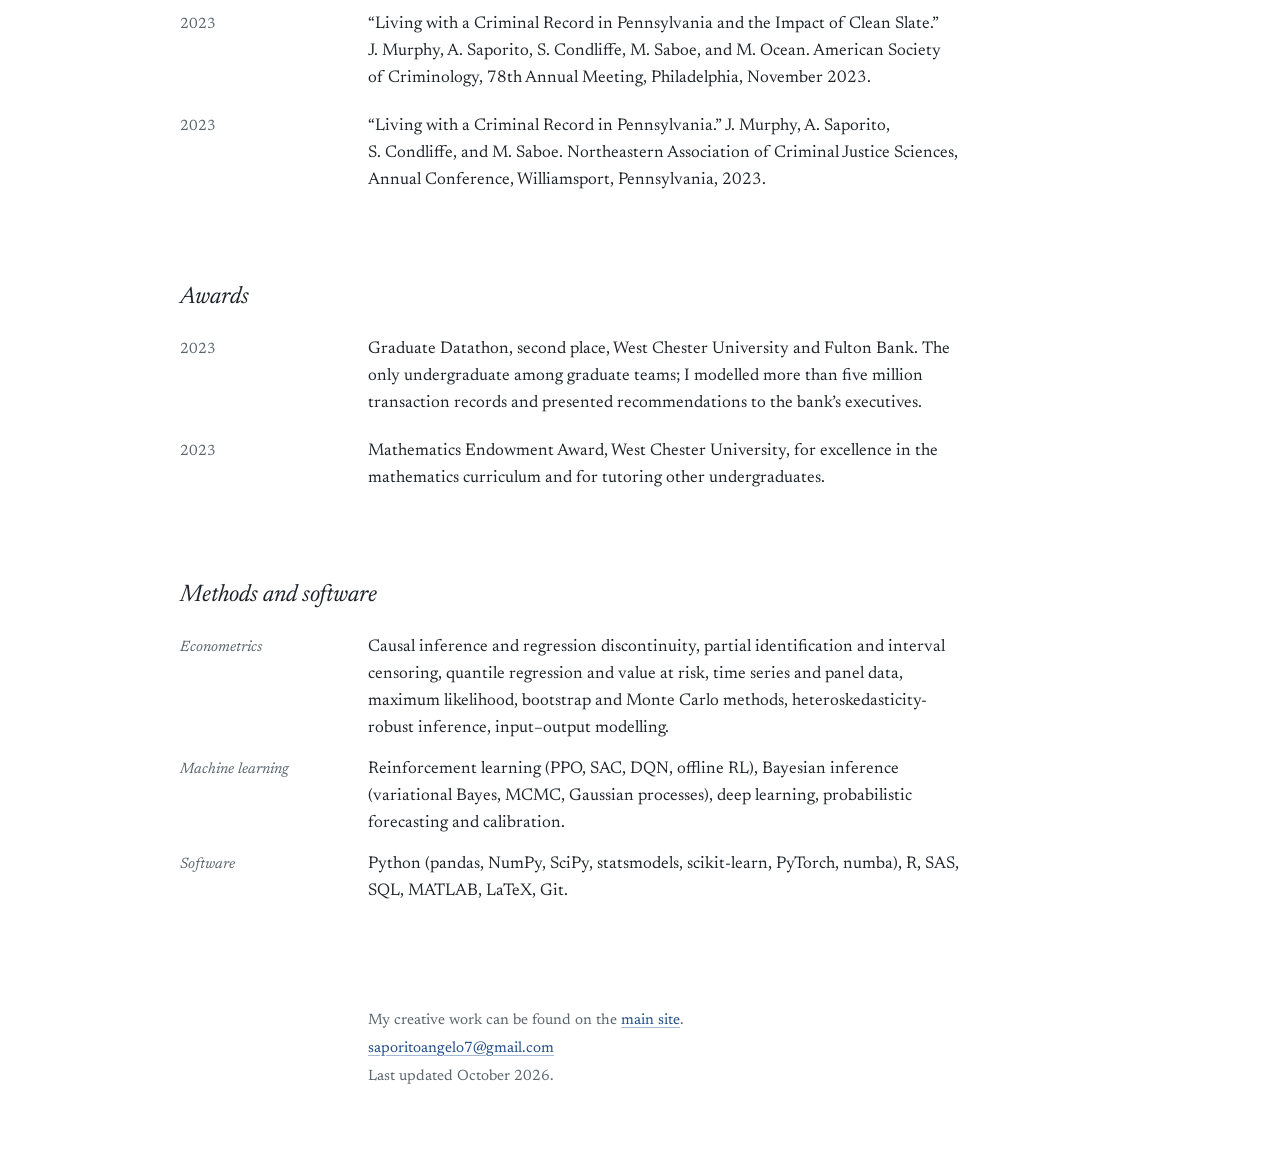
==== commit 051a1322: "Add files via upload" ====
--- a/research/index.html
+++ b/research/index.html
@@ -395,6 +395,7 @@
     <nav aria-label="Site">
       <ul class="nav">
         <li><a href="/writing/">Writing</a></li>
+        <li><a href="/poems/">Poems</a></li>
         <li><a href="/research/" aria-current="page">Research</a></li>
       </ul>
     </nav>
